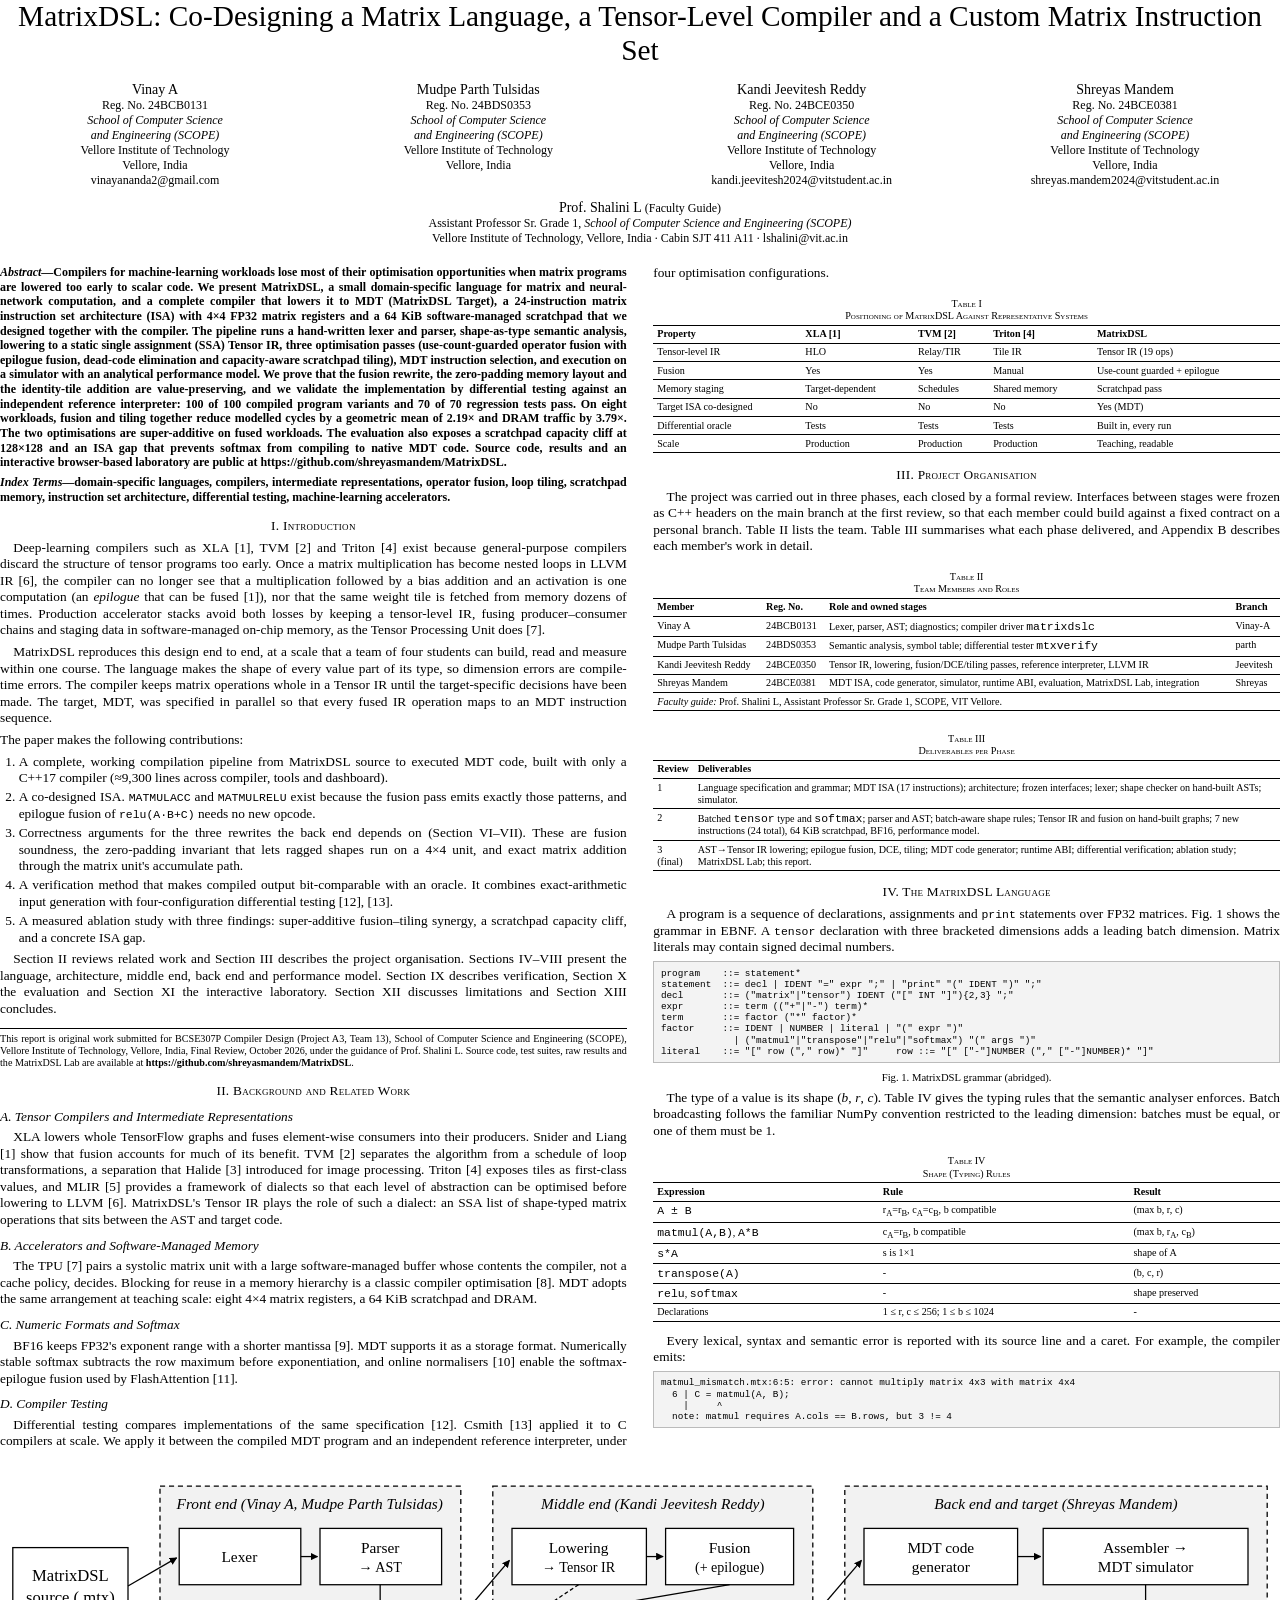
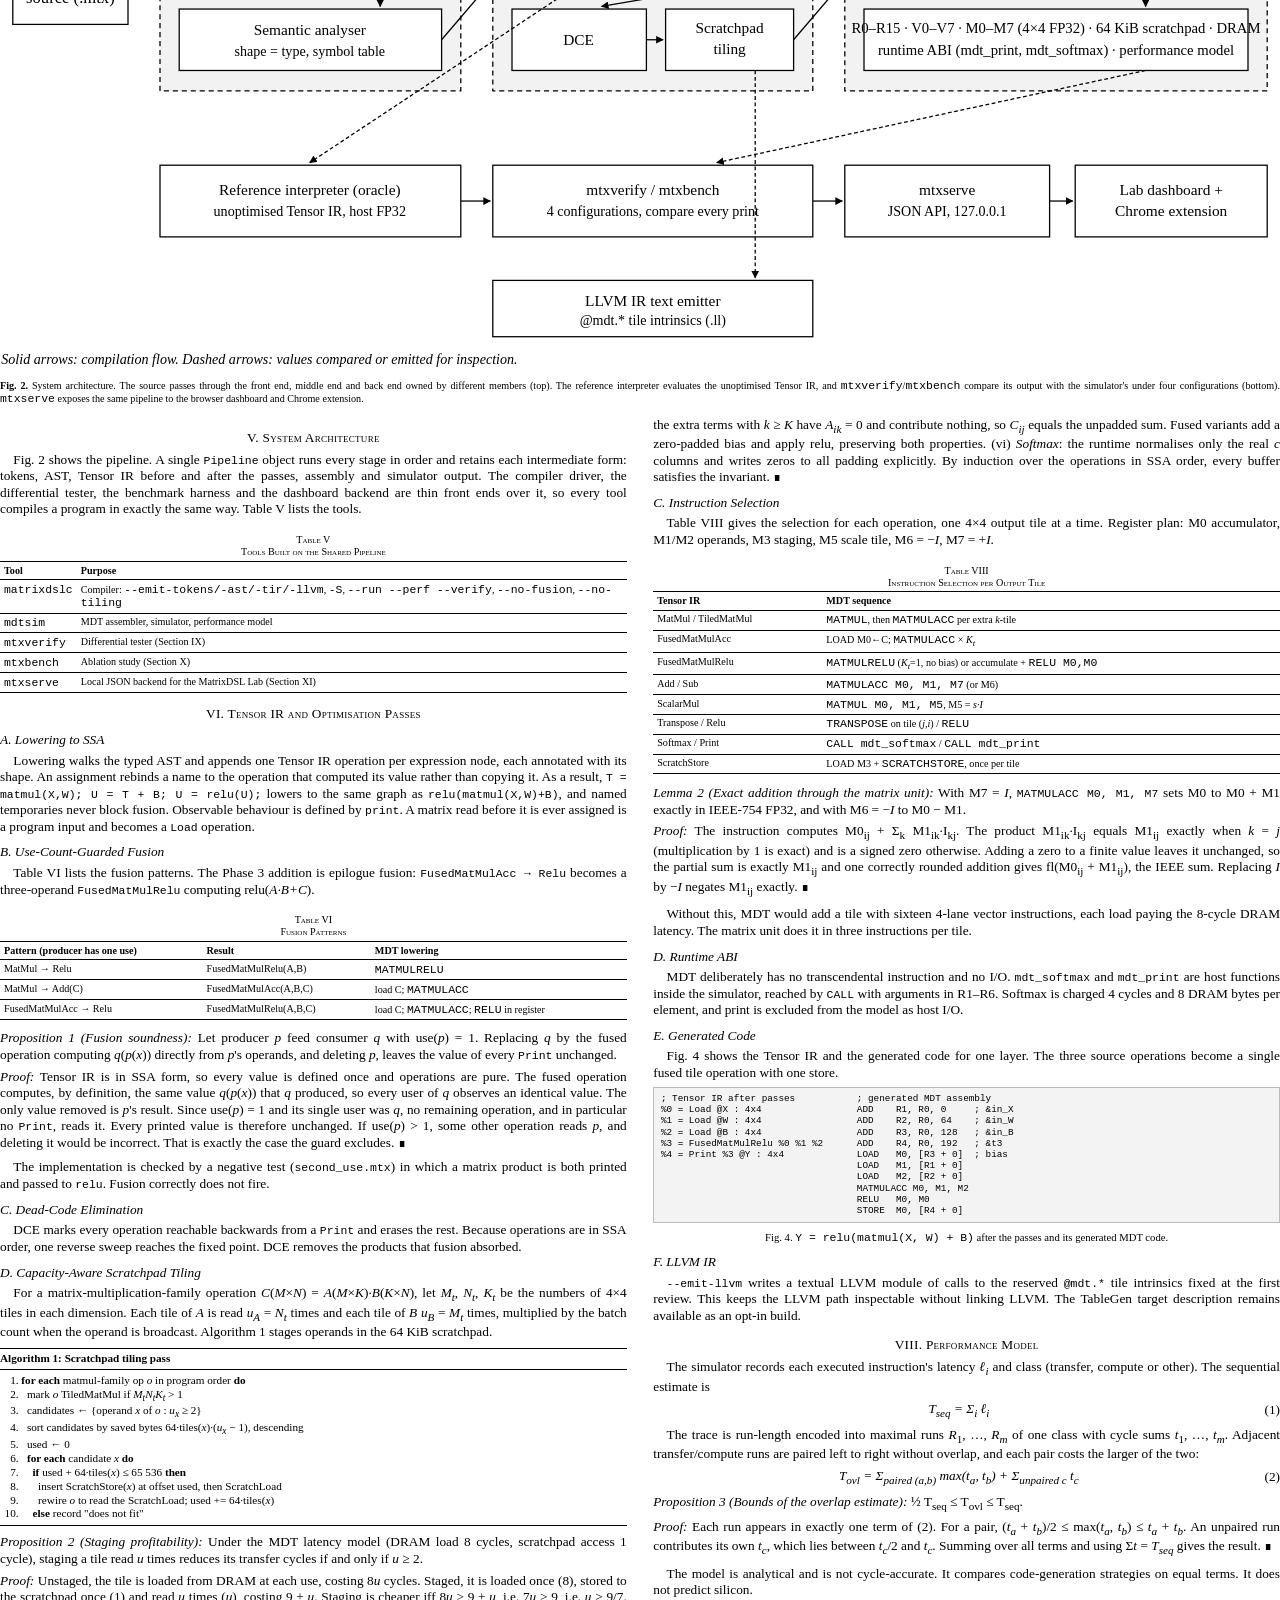
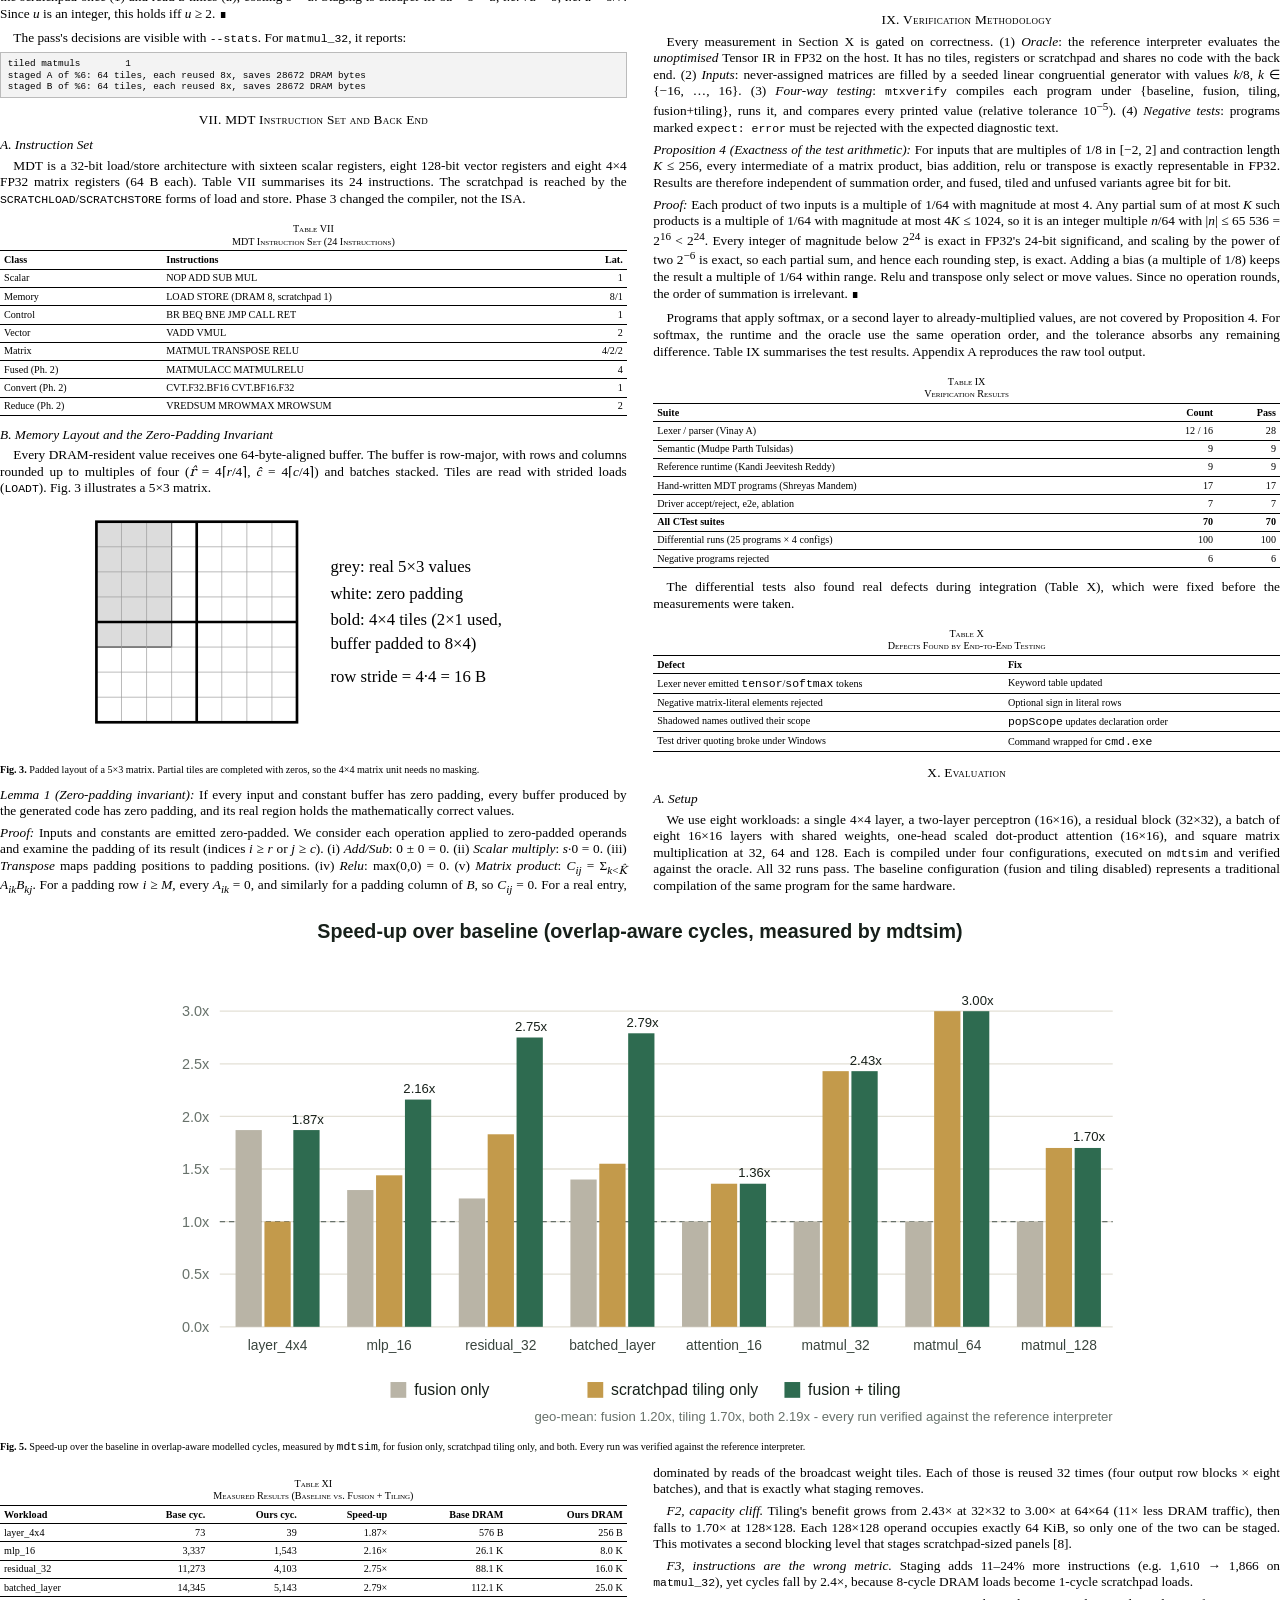
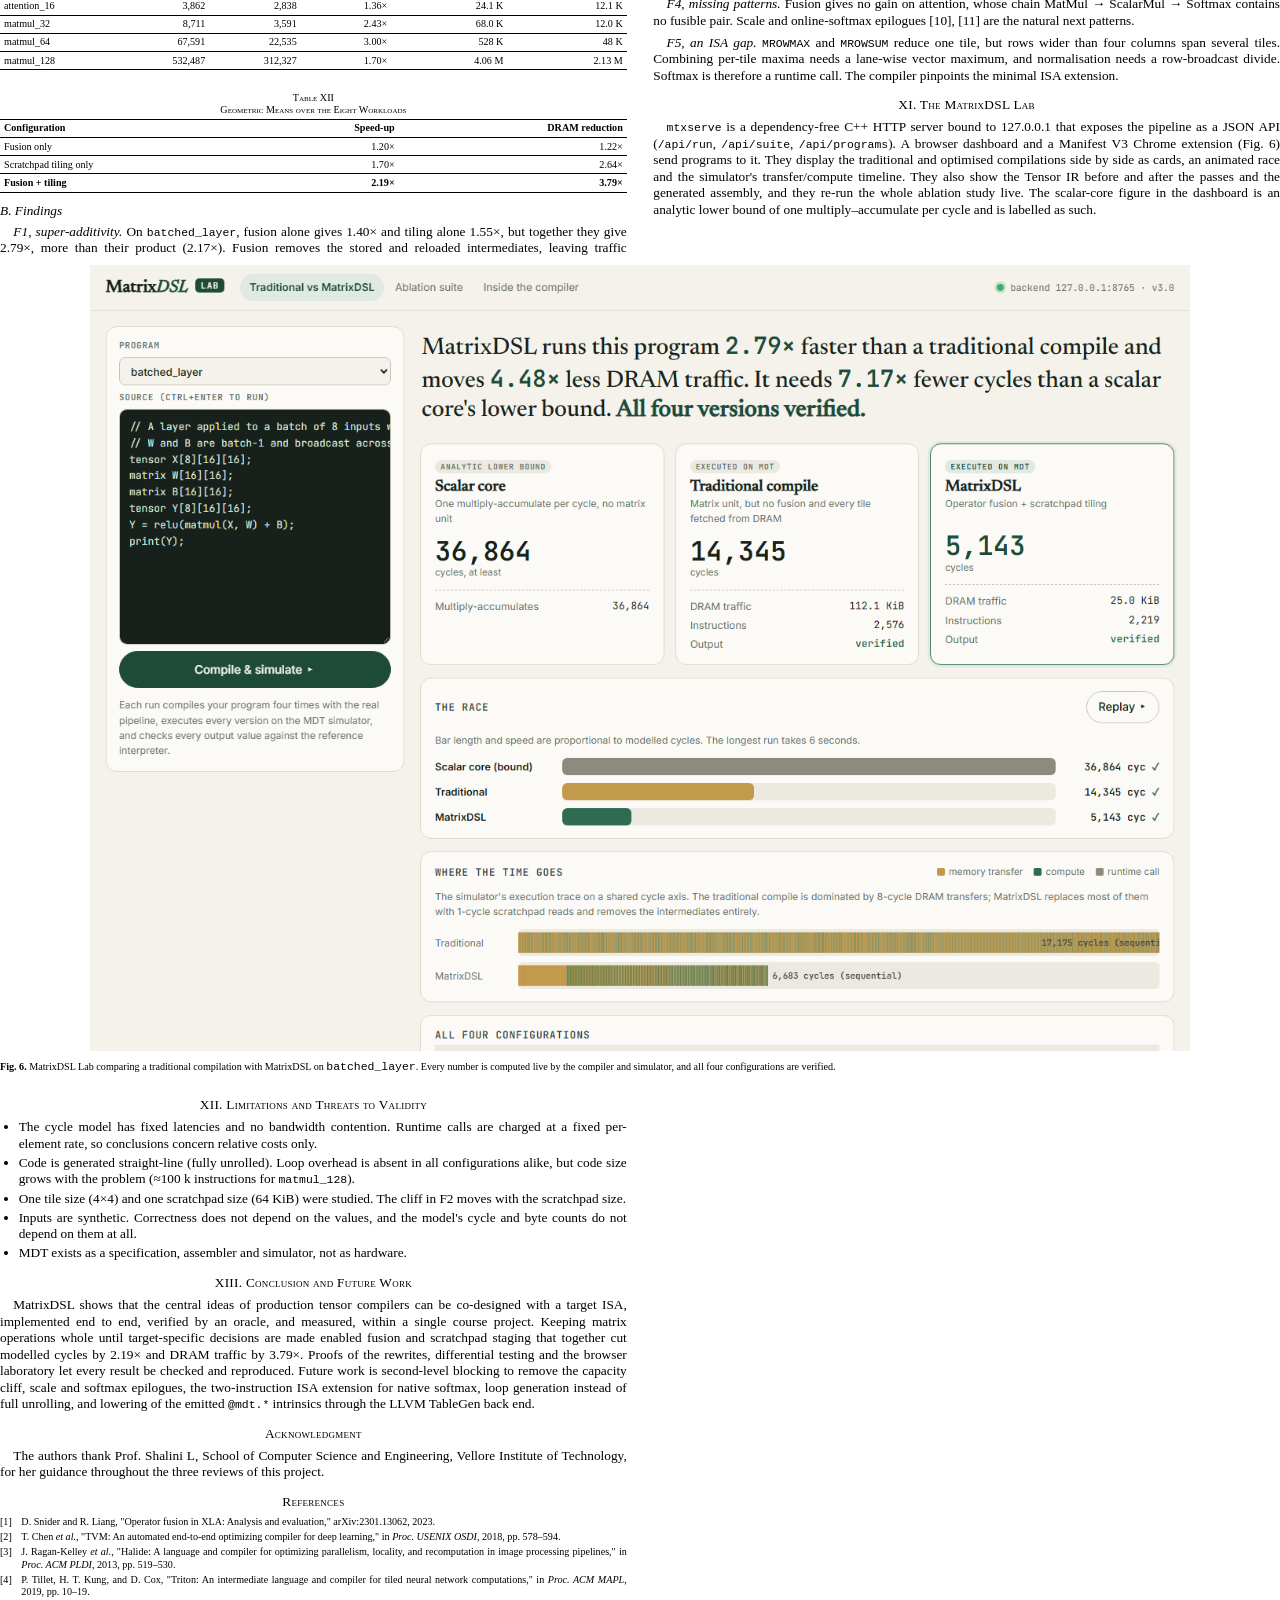
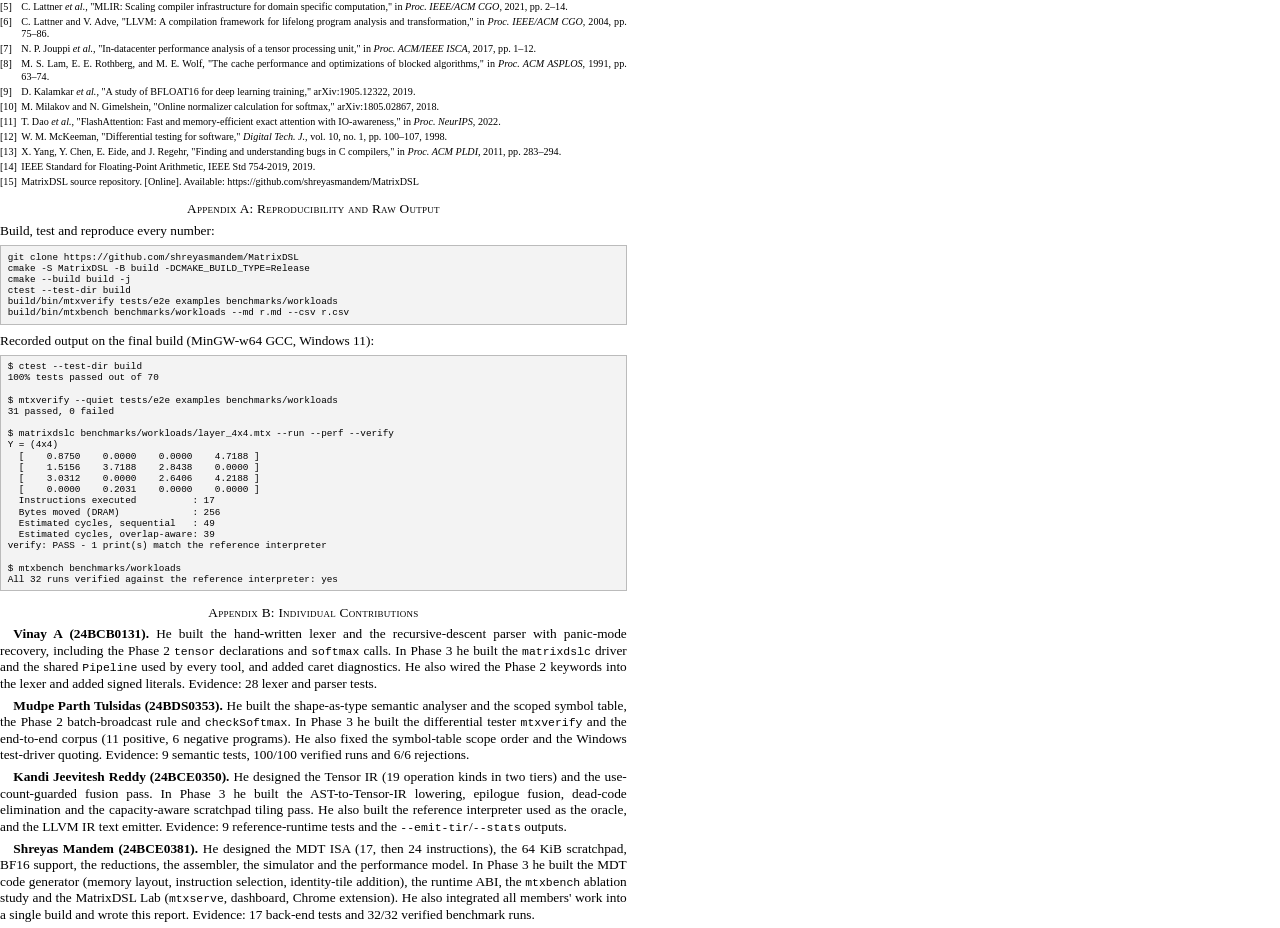
==== docs/review3/Final_Report_IEEE.html @ 36cb3238 "Final report in IEEE format: team and faculty details, architecture diagram, proofs, raw output appe" ====
<!doctype html>
<html lang="en">
<head>
<meta charset="utf-8">
<title>MatrixDSL Final Report (IEEE)</title>
<style>
@page{size:A4;margin:19mm 15mm 22mm 15mm;@bottom-center{content:counter(page)}}
html{font-family:"Times New Roman",Times,"Nimbus Roman",serif;font-size:10pt;line-height:1.24;color:#000}
body{margin:0}
.title{column-span:all;text-align:center;font-size:22pt;line-height:1.15;margin:0 0 10pt}
.authors{column-span:all;display:grid;grid-template-columns:repeat(4,1fr);gap:6pt 10pt;text-align:center;font-size:9pt;line-height:1.25;margin-bottom:8pt}
.authors .n{font-size:10.5pt}
.authors i{font-style:italic}
.faculty{column-span:all;text-align:center;font-size:9pt;line-height:1.25;margin:2pt auto 14pt;max-width:60%}
.faculty .n{font-size:10.5pt}
.cols{column-count:2;column-gap:7mm;column-fill:auto}
.cols p{margin:0 0 4pt;text-align:justify;text-indent:1em;hyphens:auto}
.cols p.noind{text-indent:0}
.abstract,.index{font-weight:bold;font-size:9pt;text-align:justify;margin:0 0 6pt;line-height:1.22}
.abstract i,.index i{font-style:italic}
h2{font-size:10pt;font-weight:normal;font-variant:small-caps;text-align:center;letter-spacing:.02em;margin:10pt 0 4pt;break-after:avoid}
h3{font-size:10pt;font-weight:normal;font-style:italic;margin:7pt 0 3pt;break-after:avoid}
ul,ol{margin:0 0 4pt;padding-left:14pt}
li{margin:0 0 2pt;text-align:justify}
table{border-collapse:collapse;width:100%;font-size:7.6pt;line-height:1.18;margin:2pt 0 8pt;break-inside:avoid}
th,td{border-top:.6pt solid #000;border-bottom:.6pt solid #000;padding:2pt 3pt;text-align:left;vertical-align:top}
th{font-weight:bold}
td.r,th.r{text-align:right}
.tb{break-inside:avoid;page-break-inside:avoid}
.tcap{caption-side:top;font-size:7.6pt;font-variant:small-caps;text-align:center;margin:8pt 0 2pt;line-height:1.2;break-after:avoid}
.tcap b{font-weight:normal;display:block}
figure{margin:6pt 0 8pt;break-inside:avoid;text-align:center}
figure.wide{column-span:all}
figcaption{font-size:7.6pt;text-align:justify;margin-top:3pt;line-height:1.2}
figure img{max-width:100%}
pre{font-family:"Courier New",Courier,monospace;font-size:7pt;line-height:1.2;background:#f3f3f3;border:.5pt solid #bbb;padding:4pt 5pt;margin:3pt 0 6pt;white-space:pre-wrap;text-align:left;break-inside:avoid}
code{font-family:"Courier New",Courier,monospace;font-size:8.6pt}
.eq{display:flex;justify-content:space-between;align-items:center;margin:4pt 0 5pt;font-style:italic}
.eq span:first-child{flex:1;text-align:center}
.eq .no{font-style:normal}
.thm{margin:4pt 0;text-align:justify}
.thm .h{font-style:italic}
.proof{margin:0 0 6pt;text-align:justify}
.proof .h{font-style:italic}
.qed::after{content:" \220E"}
.algo{border-top:1pt solid #000;border-bottom:1pt solid #000;margin:6pt 0;break-inside:avoid;font-size:8.4pt}
.algo .ah{border-bottom:.6pt solid #000;padding:2pt 0;font-weight:bold}
.algo ol{margin:3pt 0 3pt;padding-left:16pt}
.algo li{margin:0;text-align:left}
.foot{font-size:7.6pt;border-top:.5pt solid #000;padding-top:3pt;margin-top:8pt;text-align:justify;line-height:1.2}
.refs{font-size:7.6pt;line-height:1.22}
.refs div{display:grid;grid-template-columns:16pt 1fr;margin-bottom:2pt;text-align:justify}
.small{font-size:8pt}
svg text{font-family:"Times New Roman",Times,serif}
</style>
</head>
<body>
<div class="cols">

<div class="title">MatrixDSL: Co-Designing a Matrix Language, a Tensor-Level Compiler and a Custom Matrix Instruction Set</div>

<div class="authors">
  <div><span class="n">Vinay A</span><br>Reg. No. 24BCB0131<br><i>School of Computer Science<br>and Engineering (SCOPE)</i><br>Vellore Institute of Technology<br>Vellore, India<br>vinayananda2@gmail.com</div>
  <div><span class="n">Mudpe Parth Tulsidas</span><br>Reg. No. 24BDS0353<br><i>School of Computer Science<br>and Engineering (SCOPE)</i><br>Vellore Institute of Technology<br>Vellore, India</div>
  <div><span class="n">Kandi Jeevitesh Reddy</span><br>Reg. No. 24BCE0350<br><i>School of Computer Science<br>and Engineering (SCOPE)</i><br>Vellore Institute of Technology<br>Vellore, India<br>kandi.jeevitesh2024@vitstudent.ac.in</div>
  <div><span class="n">Shreyas Mandem</span><br>Reg. No. 24BCE0381<br><i>School of Computer Science<br>and Engineering (SCOPE)</i><br>Vellore Institute of Technology<br>Vellore, India<br>shreyas.mandem2024@vitstudent.ac.in</div>
</div>
<div class="faculty"><span class="n">Prof. Shalini L</span> (Faculty Guide)<br>Assistant Professor Sr. Grade 1, <i>School of Computer Science and Engineering (SCOPE)</i><br>Vellore Institute of Technology, Vellore, India · Cabin SJT 411 A11 · lshalini@vit.ac.in</div>

<p class="abstract noind"><i>Abstract</i>—Compilers for machine-learning workloads lose most of their optimisation opportunities when matrix programs are lowered too early to scalar code. We present MatrixDSL, a small domain-specific language for matrix and neural-network computation, and a complete compiler that lowers it to MDT (MatrixDSL Target), a 24-instruction matrix instruction set architecture (ISA) with 4×4 FP32 matrix registers and a 64 KiB software-managed scratchpad that we designed together with the compiler. The pipeline runs a hand-written lexer and parser, shape-as-type semantic analysis, lowering to a static single assignment (SSA) Tensor IR, three optimisation passes (use-count-guarded operator fusion with epilogue fusion, dead-code elimination and capacity-aware scratchpad tiling), MDT instruction selection, and execution on a simulator with an analytical performance model. We prove that the fusion rewrite, the zero-padding memory layout and the identity-tile addition are value-preserving, and we validate the implementation by differential testing against an independent reference interpreter: 100 of 100 compiled program variants and 70 of 70 regression tests pass. On eight workloads, fusion and tiling together reduce modelled cycles by a geometric mean of 2.19× and DRAM traffic by 3.79×. The two optimisations are super-additive on fused workloads. The evaluation also exposes a scratchpad capacity cliff at 128×128 and an ISA gap that prevents softmax from compiling to native MDT code. Source code, results and an interactive browser-based laboratory are public at https://github.com/shreyasmandem/MatrixDSL.</p>

<p class="index noind"><i>Index Terms</i>—domain-specific languages, compilers, intermediate representations, operator fusion, loop tiling, scratchpad memory, instruction set architecture, differential testing, machine-learning accelerators.</p>

<h2>I. Introduction</h2>
<p>Deep-learning compilers such as XLA [1], TVM [2] and Triton [4] exist because general-purpose compilers discard the structure of tensor programs too early. Once a matrix multiplication has become nested loops in LLVM IR [6], the compiler can no longer see that a multiplication followed by a bias addition and an activation is one computation (an <i>epilogue</i> that can be fused [1]), nor that the same weight tile is fetched from memory dozens of times. Production accelerator stacks avoid both losses by keeping a tensor-level IR, fusing producer–consumer chains and staging data in software-managed on-chip memory, as the Tensor Processing Unit does [7].</p>
<p>MatrixDSL reproduces this design end to end, at a scale that a team of four students can build, read and measure within one course. The language makes the shape of every value part of its type, so dimension errors are compile-time errors. The compiler keeps matrix operations whole in a Tensor IR until the target-specific decisions have been made. The target, MDT, was specified in parallel so that every fused IR operation maps to an MDT instruction sequence.</p>
<p class="noind">The paper makes the following contributions:</p>
<ol>
<li>A complete, working compilation pipeline from MatrixDSL source to executed MDT code, built with only a C++17 compiler (≈9,300 lines across compiler, tools and dashboard).</li>
<li>A co-designed ISA. <code>MATMULACC</code> and <code>MATMULRELU</code> exist because the fusion pass emits exactly those patterns, and epilogue fusion of <code>relu(A·B+C)</code> needs no new opcode.</li>
<li>Correctness arguments for the three rewrites the back end depends on (Section VI–VII). These are fusion soundness, the zero-padding invariant that lets ragged shapes run on a 4×4 unit, and exact matrix addition through the matrix unit's accumulate path.</li>
<li>A verification method that makes compiled output bit-comparable with an oracle. It combines exact-arithmetic input generation with four-configuration differential testing [12], [13].</li>
<li>A measured ablation study with three findings: super-additive fusion–tiling synergy, a scratchpad capacity cliff, and a concrete ISA gap.</li>
</ol>
<p>Section II reviews related work and Section III describes the project organisation. Sections IV–VIII present the language, architecture, middle end, back end and performance model. Section IX describes verification, Section X the evaluation and Section XI the interactive laboratory. Section XII discusses limitations and Section XIII concludes.</p>

<div class="foot">This report is original work submitted for BCSE307P Compiler Design (Project A3, Team 13), School of Computer Science and Engineering (SCOPE), Vellore Institute of Technology, Vellore, India, Final Review, October 2026, under the guidance of Prof. Shalini L. Source code, test suites, raw results and the MatrixDSL Lab are available at <b>https://github.com/shreyasmandem/MatrixDSL</b>.</div>

<h2>II. Background and Related Work</h2>
<h3>A. Tensor Compilers and Intermediate Representations</h3>
<p>XLA lowers whole TensorFlow graphs and fuses element-wise consumers into their producers. Snider and Liang [1] show that fusion accounts for much of its benefit. TVM [2] separates the algorithm from a schedule of loop transformations, a separation that Halide [3] introduced for image processing. Triton [4] exposes tiles as first-class values, and MLIR [5] provides a framework of dialects so that each level of abstraction can be optimised before lowering to LLVM [6]. MatrixDSL's Tensor IR plays the role of such a dialect: an SSA list of shape-typed matrix operations that sits between the AST and target code.</p>
<h3>B. Accelerators and Software-Managed Memory</h3>
<p>The TPU [7] pairs a systolic matrix unit with a large software-managed buffer whose contents the compiler, not a cache policy, decides. Blocking for reuse in a memory hierarchy is a classic compiler optimisation [8]. MDT adopts the same arrangement at teaching scale: eight 4×4 matrix registers, a 64 KiB scratchpad and DRAM.</p>
<h3>C. Numeric Formats and Softmax</h3>
<p>BF16 keeps FP32's exponent range with a shorter mantissa [9]. MDT supports it as a storage format. Numerically stable softmax subtracts the row maximum before exponentiation, and online normalisers [10] enable the softmax-epilogue fusion used by FlashAttention [11].</p>
<h3>D. Compiler Testing</h3>
<p>Differential testing compares implementations of the same specification [12]. Csmith [13] applied it to C compilers at scale. We apply it between the compiled MDT program and an independent reference interpreter, under four optimisation configurations.</p>

<table><caption class="tcap">Table I<b>Positioning of MatrixDSL Against Representative Systems</b></caption>
<tr><th>Property</th><th>XLA [1]</th><th>TVM [2]</th><th>Triton [4]</th><th>MatrixDSL</th></tr>
<tr><td>Tensor-level IR</td><td>HLO</td><td>Relay/TIR</td><td>Tile IR</td><td>Tensor IR (19 ops)</td></tr>
<tr><td>Fusion</td><td>Yes</td><td>Yes</td><td>Manual</td><td>Use-count guarded + epilogue</td></tr>
<tr><td>Memory staging</td><td>Target-dependent</td><td>Schedules</td><td>Shared memory</td><td>Scratchpad pass</td></tr>
<tr><td>Target ISA co-designed</td><td>No</td><td>No</td><td>No</td><td>Yes (MDT)</td></tr>
<tr><td>Differential oracle</td><td>Tests</td><td>Tests</td><td>Tests</td><td>Built in, every run</td></tr>
<tr><td>Scale</td><td>Production</td><td>Production</td><td>Production</td><td>Teaching, readable</td></tr>
</table>

<h2>III. Project Organisation</h2>
<p>The project was carried out in three phases, each closed by a formal review. Interfaces between stages were frozen as C++ headers on the main branch at the first review, so that each member could build against a fixed contract on a personal branch. Table II lists the team. Table III summarises what each phase delivered, and Appendix B describes each member's work in detail.</p>
<table><caption class="tcap">Table II<b>Team Members and Roles</b></caption>
<tr><th>Member</th><th>Reg. No.</th><th>Role and owned stages</th><th>Branch</th></tr>
<tr><td>Vinay A</td><td>24BCB0131</td><td>Lexer, parser, AST; diagnostics; compiler driver <code>matrixdslc</code></td><td>Vinay-A</td></tr>
<tr><td>Mudpe Parth Tulsidas</td><td>24BDS0353</td><td>Semantic analysis, symbol table; differential tester <code>mtxverify</code></td><td>parth</td></tr>
<tr><td>Kandi Jeevitesh Reddy</td><td>24BCE0350</td><td>Tensor IR, lowering, fusion/DCE/tiling passes, reference interpreter, LLVM IR</td><td>Jeevitesh</td></tr>
<tr><td>Shreyas Mandem</td><td>24BCE0381</td><td>MDT ISA, code generator, simulator, runtime ABI, evaluation, MatrixDSL Lab, integration</td><td>Shreyas</td></tr>
<tr><td colspan="4"><i>Faculty guide:</i> Prof. Shalini L, Assistant Professor Sr. Grade 1, SCOPE, VIT Vellore.</td></tr>
</table>
<table><caption class="tcap">Table III<b>Deliverables per Phase</b></caption>
<tr><th>Review</th><th>Deliverables</th></tr>
<tr><td>1</td><td>Language specification and grammar; MDT ISA (17 instructions); architecture; frozen interfaces; lexer; shape checker on hand-built ASTs; simulator.</td></tr>
<tr><td>2</td><td>Batched <code>tensor</code> type and <code>softmax</code>; parser and AST; batch-aware shape rules; Tensor IR and fusion on hand-built graphs; 7 new instructions (24 total), 64 KiB scratchpad, BF16, performance model.</td></tr>
<tr><td>3 (final)</td><td>AST→Tensor IR lowering; epilogue fusion, DCE, tiling; MDT code generator; runtime ABI; differential verification; ablation study; MatrixDSL Lab; this report.</td></tr>
</table>

<h2>IV. The MatrixDSL Language</h2>
<p>A program is a sequence of declarations, assignments and <code>print</code> statements over FP32 matrices. Fig. 1 shows the grammar in EBNF. A <code>tensor</code> declaration with three bracketed dimensions adds a leading batch dimension. Matrix literals may contain signed decimal numbers.</p>
<pre>program    ::= statement*
statement  ::= decl | IDENT "=" expr ";" | "print" "(" IDENT ")" ";"
decl       ::= ("matrix"|"tensor") IDENT ("[" INT "]"){2,3} ";"
expr       ::= term (("+"|"-") term)*
term       ::= factor ("*" factor)*
factor     ::= IDENT | NUMBER | literal | "(" expr ")"
             | ("matmul"|"transpose"|"relu"|"softmax") "(" args ")"
literal    ::= "[" row ("," row)* "]"     row ::= "[" ["-"]NUMBER ("," ["-"]NUMBER)* "]"</pre>
<p class="noind small" style="text-align:center">Fig. 1. MatrixDSL grammar (abridged).</p>
<p>The type of a value is its shape (<i>b</i>, <i>r</i>, <i>c</i>). Table IV gives the typing rules that the semantic analyser enforces. Batch broadcasting follows the familiar NumPy convention restricted to the leading dimension: batches must be equal, or one of them must be 1.</p>
<table><caption class="tcap">Table IV<b>Shape (Typing) Rules</b></caption>
<tr><th>Expression</th><th>Rule</th><th>Result</th></tr>
<tr><td><code>A ± B</code></td><td>r<sub>A</sub>=r<sub>B</sub>, c<sub>A</sub>=c<sub>B</sub>, b compatible</td><td>(max b, r, c)</td></tr>
<tr><td><code>matmul(A,B)</code>, <code>A*B</code></td><td>c<sub>A</sub>=r<sub>B</sub>, b compatible</td><td>(max b, r<sub>A</sub>, c<sub>B</sub>)</td></tr>
<tr><td><code>s*A</code></td><td>s is 1×1</td><td>shape of A</td></tr>
<tr><td><code>transpose(A)</code></td><td>-</td><td>(b, c, r)</td></tr>
<tr><td><code>relu</code>, <code>softmax</code></td><td>-</td><td>shape preserved</td></tr>
<tr><td>Declarations</td><td>1 ≤ r, c ≤ 256; 1 ≤ b ≤ 1024</td><td>-</td></tr>
</table>
<p>Every lexical, syntax and semantic error is reported with its source line and a caret. For example, the compiler emits:</p>
<pre>matmul_mismatch.mtx:6:5: error: cannot multiply matrix 4x3 with matrix 4x4
  6 | C = matmul(A, B);
    |     ^
  note: matmul requires A.cols == B.rows, but 3 != 4</pre>

<figure class="wide">
<svg viewBox="0 0 1000 400" width="100%" xmlns="http://www.w3.org/2000/svg">
<defs><marker id="ar" viewBox="0 0 10 10" refX="9" refY="5" markerWidth="6" markerHeight="6" orient="auto"><path d="M0,0 L10,5 L0,10 z" fill="#000"/></marker></defs>
<rect x="0" y="0" width="1000" height="400" fill="#fff"/>
<!-- source -->
<rect x="10" y="70" width="90" height="60" fill="#fff" stroke="#000"/>
<text x="55" y="96" font-size="13" text-anchor="middle">MatrixDSL</text><text x="55" y="113" font-size="13" text-anchor="middle">source (.mtx)</text>
<!-- front end -->
<rect x="125" y="22" width="235" height="160" fill="#f2f2f2" stroke="#000" stroke-dasharray="4 3"/>
<text x="242" y="40" font-size="12" text-anchor="middle" font-style="italic">Front end (Vinay A, Mudpe Parth Tulsidas)</text>
<rect x="140" y="55" width="95" height="44" fill="#fff" stroke="#000"/><text x="187" y="81" font-size="12" text-anchor="middle">Lexer</text>
<rect x="250" y="55" width="95" height="44" fill="#fff" stroke="#000"/><text x="297" y="74" font-size="12" text-anchor="middle">Parser</text><text x="297" y="89" font-size="11" text-anchor="middle">→ AST</text>
<rect x="140" y="118" width="205" height="48" fill="#fff" stroke="#000"/><text x="242" y="138" font-size="12" text-anchor="middle">Semantic analyser</text><text x="242" y="155" font-size="11" text-anchor="middle">shape = type, symbol table</text>
<!-- middle end -->
<rect x="385" y="22" width="250" height="160" fill="#f2f2f2" stroke="#000" stroke-dasharray="4 3"/>
<text x="510" y="40" font-size="12" text-anchor="middle" font-style="italic">Middle end (Kandi Jeevitesh Reddy)</text>
<rect x="400" y="55" width="105" height="44" fill="#fff" stroke="#000"/><text x="452" y="74" font-size="12" text-anchor="middle">Lowering</text><text x="452" y="89" font-size="11" text-anchor="middle">→ Tensor IR</text>
<rect x="520" y="55" width="100" height="44" fill="#fff" stroke="#000"/><text x="570" y="74" font-size="12" text-anchor="middle">Fusion</text><text x="570" y="89" font-size="11" text-anchor="middle">(+ epilogue)</text>
<rect x="400" y="118" width="105" height="48" fill="#fff" stroke="#000"/><text x="452" y="146" font-size="12" text-anchor="middle">DCE</text>
<rect x="520" y="118" width="100" height="48" fill="#fff" stroke="#000"/><text x="570" y="137" font-size="12" text-anchor="middle">Scratchpad</text><text x="570" y="153" font-size="12" text-anchor="middle">tiling</text>
<!-- back end -->
<rect x="660" y="22" width="330" height="160" fill="#f2f2f2" stroke="#000" stroke-dasharray="4 3"/>
<text x="825" y="40" font-size="12" text-anchor="middle" font-style="italic">Back end and target (Shreyas Mandem)</text>
<rect x="675" y="55" width="120" height="44" fill="#fff" stroke="#000"/><text x="735" y="74" font-size="12" text-anchor="middle">MDT code</text><text x="735" y="89" font-size="12" text-anchor="middle">generator</text>
<rect x="815" y="55" width="160" height="44" fill="#fff" stroke="#000"/><text x="895" y="74" font-size="12" text-anchor="middle">Assembler →</text><text x="895" y="89" font-size="12" text-anchor="middle">MDT simulator</text>
<rect x="675" y="118" width="300" height="48" fill="#fff" stroke="#000"/><text x="825" y="137" font-size="11.5" text-anchor="middle">R0–R15 · V0–V7 · M0–M7 (4×4 FP32) · 64 KiB scratchpad · DRAM</text><text x="825" y="154" font-size="11.5" text-anchor="middle">runtime ABI (mdt_print, mdt_softmax) · performance model</text>
<!-- arrows top -->
<line x1="100" y1="100" x2="138" y2="78" stroke="#000" marker-end="url(#ar)"/>
<line x1="235" y1="77" x2="248" y2="77" stroke="#000" marker-end="url(#ar)"/>
<line x1="297" y1="99" x2="297" y2="116" stroke="#000" marker-end="url(#ar)"/>
<line x1="345" y1="142" x2="398" y2="80" stroke="#000" marker-end="url(#ar)"/>
<line x1="505" y1="77" x2="518" y2="77" stroke="#000" marker-end="url(#ar)"/>
<line x1="570" y1="99" x2="470" y2="116" stroke="#000" marker-end="url(#ar)"/>
<line x1="505" y1="142" x2="518" y2="142" stroke="#000" marker-end="url(#ar)"/>
<line x1="620" y1="142" x2="673" y2="80" stroke="#000" marker-end="url(#ar)"/>
<line x1="795" y1="77" x2="813" y2="77" stroke="#000" marker-end="url(#ar)"/>
<line x1="895" y1="99" x2="895" y2="116" stroke="#000" marker-end="url(#ar)"/>
<!-- bottom tier -->
<rect x="125" y="240" width="235" height="56" fill="#fff" stroke="#000"/><text x="242" y="263" font-size="12" text-anchor="middle">Reference interpreter (oracle)</text><text x="242" y="280" font-size="11" text-anchor="middle">unoptimised Tensor IR, host FP32</text>
<rect x="385" y="240" width="250" height="56" fill="#fff" stroke="#000"/><text x="510" y="263" font-size="12" text-anchor="middle">mtxverify / mtxbench</text><text x="510" y="280" font-size="11" text-anchor="middle">4 configurations, compare every print</text>
<rect x="660" y="240" width="160" height="56" fill="#fff" stroke="#000"/><text x="740" y="263" font-size="12" text-anchor="middle">mtxserve</text><text x="740" y="280" font-size="11" text-anchor="middle">JSON API, 127.0.0.1</text>
<rect x="840" y="240" width="150" height="56" fill="#fff" stroke="#000"/><text x="915" y="263" font-size="12" text-anchor="middle">Lab dashboard +</text><text x="915" y="280" font-size="12" text-anchor="middle">Chrome extension</text>
<rect x="385" y="330" width="250" height="44" fill="#fff" stroke="#000"/><text x="510" y="350" font-size="12" text-anchor="middle">LLVM IR text emitter</text><text x="510" y="365" font-size="11" text-anchor="middle">@mdt.* tile intrinsics (.ll)</text>
<line x1="452" y1="99" x2="242" y2="238" stroke="#000" stroke-dasharray="3 2" marker-end="url(#ar)"/>
<line x1="360" y1="268" x2="383" y2="268" stroke="#000" marker-end="url(#ar)"/>
<line x1="895" y1="166" x2="560" y2="238" stroke="#000" stroke-dasharray="3 2" marker-end="url(#ar)"/>
<line x1="635" y1="268" x2="658" y2="268" stroke="#000" marker-end="url(#ar)"/>
<line x1="820" y1="268" x2="838" y2="268" stroke="#000" marker-end="url(#ar)"/>
<line x1="590" y1="166" x2="590" y2="328" stroke="#000" stroke-dasharray="3 2" marker-end="url(#ar)"/>
<text x="1" y="395" font-size="11" font-style="italic">Solid arrows: compilation flow. Dashed arrows: values compared or emitted for inspection.</text>
</svg>
<figcaption><b>Fig. 2.</b> System architecture. The source passes through the front end, middle end and back end owned by different members (top). The reference interpreter evaluates the unoptimised Tensor IR, and <code>mtxverify</code>/<code>mtxbench</code> compare its output with the simulator's under four configurations (bottom). <code>mtxserve</code> exposes the same pipeline to the browser dashboard and Chrome extension.</figcaption>
</figure>

<h2>V. System Architecture</h2>
<p>Fig. 2 shows the pipeline. A single <code>Pipeline</code> object runs every stage in order and retains each intermediate form: tokens, AST, Tensor IR before and after the passes, assembly and simulator output. The compiler driver, the differential tester, the benchmark harness and the dashboard backend are thin front ends over it, so every tool compiles a program in exactly the same way. Table V lists the tools.</p>
<table><caption class="tcap">Table V<b>Tools Built on the Shared Pipeline</b></caption>
<tr><th>Tool</th><th>Purpose</th></tr>
<tr><td><code>matrixdslc</code></td><td>Compiler: <code>--emit-tokens/-ast/-tir/-llvm</code>, <code>-S</code>, <code>--run --perf --verify</code>, <code>--no-fusion</code>, <code>--no-tiling</code></td></tr>
<tr><td><code>mdtsim</code></td><td>MDT assembler, simulator, performance model</td></tr>
<tr><td><code>mtxverify</code></td><td>Differential tester (Section IX)</td></tr>
<tr><td><code>mtxbench</code></td><td>Ablation study (Section X)</td></tr>
<tr><td><code>mtxserve</code></td><td>Local JSON backend for the MatrixDSL Lab (Section XI)</td></tr>
</table>

<h2>VI. Tensor IR and Optimisation Passes</h2>
<h3>A. Lowering to SSA</h3>
<p>Lowering walks the typed AST and appends one Tensor IR operation per expression node, each annotated with its shape. An assignment rebinds a name to the operation that computed its value rather than copying it. As a result, <code>T = matmul(X,W); U = T + B; U = relu(U);</code> lowers to the same graph as <code>relu(matmul(X,W)+B)</code>, and named temporaries never block fusion. Observable behaviour is defined by <code>print</code>. A matrix read before it is ever assigned is a program input and becomes a <code>Load</code> operation.</p>
<h3>B. Use-Count-Guarded Fusion</h3>
<p>Table VI lists the fusion patterns. The Phase 3 addition is epilogue fusion: <code>FusedMatMulAcc → Relu</code> becomes a three-operand <code>FusedMatMulRelu</code> computing relu(<i>A·B+C</i>).</p>
<table><caption class="tcap">Table VI<b>Fusion Patterns</b></caption>
<tr><th>Pattern (producer has one use)</th><th>Result</th><th>MDT lowering</th></tr>
<tr><td>MatMul → Relu</td><td>FusedMatMulRelu(A,B)</td><td><code>MATMULRELU</code></td></tr>
<tr><td>MatMul → Add(C)</td><td>FusedMatMulAcc(A,B,C)</td><td>load C; <code>MATMULACC</code></td></tr>
<tr><td>FusedMatMulAcc → Relu</td><td>FusedMatMulRelu(A,B,C)</td><td>load C; <code>MATMULACC</code>; <code>RELU</code> in register</td></tr>
</table>
<div class="thm"><span class="h">Proposition 1 (Fusion soundness):</span> Let producer <i>p</i> feed consumer <i>q</i> with use(<i>p</i>) = 1. Replacing <i>q</i> by the fused operation computing <i>q</i>(<i>p</i>(<i>x</i>)) directly from <i>p</i>'s operands, and deleting <i>p</i>, leaves the value of every <code>Print</code> unchanged.</div>
<div class="proof"><span class="h">Proof:</span> Tensor IR is in SSA form, so every value is defined once and operations are pure. The fused operation computes, by definition, the same value <i>q</i>(<i>p</i>(<i>x</i>)) that <i>q</i> produced, so every user of <i>q</i> observes an identical value. The only value removed is <i>p</i>'s result. Since use(<i>p</i>) = 1 and its single user was <i>q</i>, no remaining operation, and in particular no <code>Print</code>, reads it. Every printed value is therefore unchanged. If use(<i>p</i>) &gt; 1, some other operation reads <i>p</i>, and deleting it would be incorrect. That is exactly the case the guard excludes. <span class="qed"></span></div>
<p>The implementation is checked by a negative test (<code>second_use.mtx</code>) in which a matrix product is both printed and passed to <code>relu</code>. Fusion correctly does not fire.</p>
<h3>C. Dead-Code Elimination</h3>
<p>DCE marks every operation reachable backwards from a <code>Print</code> and erases the rest. Because operations are in SSA order, one reverse sweep reaches the fixed point. DCE removes the products that fusion absorbed.</p>
<h3>D. Capacity-Aware Scratchpad Tiling</h3>
<p>For a matrix-multiplication-family operation <i>C</i>(<i>M</i>×<i>N</i>) = <i>A</i>(<i>M</i>×<i>K</i>)·<i>B</i>(<i>K</i>×<i>N</i>), let <i>M<sub>t</sub></i>, <i>N<sub>t</sub></i>, <i>K<sub>t</sub></i> be the numbers of 4×4 tiles in each dimension. Each tile of <i>A</i> is read <i>u<sub>A</sub></i> = <i>N<sub>t</sub></i> times and each tile of <i>B</i> <i>u<sub>B</sub></i> = <i>M<sub>t</sub></i> times, multiplied by the batch count when the operand is broadcast. Algorithm 1 stages operands in the 64 KiB scratchpad.</p>
<div class="algo"><div class="ah">Algorithm 1: Scratchpad tiling pass</div>
<ol>
<li><b>for each</b> matmul-family op <i>o</i> in program order <b>do</b></li>
<li>&nbsp;&nbsp;mark <i>o</i> TiledMatMul if <i>M<sub>t</sub>N<sub>t</sub>K<sub>t</sub></i> &gt; 1</li>
<li>&nbsp;&nbsp;candidates ← {operand <i>x</i> of <i>o</i> : <i>u<sub>x</sub></i> ≥ 2}</li>
<li>&nbsp;&nbsp;sort candidates by saved bytes 64·tiles(<i>x</i>)·(<i>u<sub>x</sub></i> − 1), descending</li>
<li>&nbsp;&nbsp;used ← 0</li>
<li>&nbsp;&nbsp;<b>for each</b> candidate <i>x</i> <b>do</b></li>
<li>&nbsp;&nbsp;&nbsp;&nbsp;<b>if</b> used + 64·tiles(<i>x</i>) ≤ 65 536 <b>then</b></li>
<li>&nbsp;&nbsp;&nbsp;&nbsp;&nbsp;&nbsp;insert ScratchStore(<i>x</i>) at offset used, then ScratchLoad</li>
<li>&nbsp;&nbsp;&nbsp;&nbsp;&nbsp;&nbsp;rewire <i>o</i> to read the ScratchLoad; used += 64·tiles(<i>x</i>)</li>
<li>&nbsp;&nbsp;&nbsp;&nbsp;<b>else</b> record "does not fit"</li>
</ol></div>
<div class="thm"><span class="h">Proposition 2 (Staging profitability):</span> Under the MDT latency model (DRAM load 8 cycles, scratchpad access 1 cycle), staging a tile read <i>u</i> times reduces its transfer cycles if and only if <i>u</i> ≥ 2.</div>
<div class="proof"><span class="h">Proof:</span> Unstaged, the tile is loaded from DRAM at each use, costing 8<i>u</i> cycles. Staged, it is loaded once (8), stored to the scratchpad once (1) and read <i>u</i> times (<i>u</i>), costing 9 + <i>u</i>. Staging is cheaper iff 8<i>u</i> &gt; 9 + <i>u</i>, i.e. 7<i>u</i> &gt; 9, i.e. <i>u</i> &gt; 9/7. Since <i>u</i> is an integer, this holds iff <i>u</i> ≥ 2. <span class="qed"></span></div>
<p>The pass's decisions are visible with <code>--stats</code>. For <code>matmul_32</code>, it reports:</p>
<pre>tiled matmuls        1
staged A of %6: 64 tiles, each reused 8x, saves 28672 DRAM bytes
staged B of %6: 64 tiles, each reused 8x, saves 28672 DRAM bytes</pre>

<h2>VII. MDT Instruction Set and Back End</h2>
<h3>A. Instruction Set</h3>
<p>MDT is a 32-bit load/store architecture with sixteen scalar registers, eight 128-bit vector registers and eight 4×4 FP32 matrix registers (64 B each). Table VII summarises its 24 instructions. The scratchpad is reached by the <code>SCRATCHLOAD</code>/<code>SCRATCHSTORE</code> forms of load and store. Phase 3 changed the compiler, not the ISA.</p>
<table><caption class="tcap">Table VII<b>MDT Instruction Set (24 Instructions)</b></caption>
<tr><th>Class</th><th>Instructions</th><th class="r">Lat.</th></tr>
<tr><td>Scalar</td><td>NOP ADD SUB MUL</td><td class="r">1</td></tr>
<tr><td>Memory</td><td>LOAD STORE (DRAM 8, scratchpad 1)</td><td class="r">8/1</td></tr>
<tr><td>Control</td><td>BR BEQ BNE JMP CALL RET</td><td class="r">1</td></tr>
<tr><td>Vector</td><td>VADD VMUL</td><td class="r">2</td></tr>
<tr><td>Matrix</td><td>MATMUL TRANSPOSE RELU</td><td class="r">4/2/2</td></tr>
<tr><td>Fused (Ph. 2)</td><td>MATMULACC MATMULRELU</td><td class="r">4</td></tr>
<tr><td>Convert (Ph. 2)</td><td>CVT.F32.BF16 CVT.BF16.F32</td><td class="r">1</td></tr>
<tr><td>Reduce (Ph. 2)</td><td>VREDSUM MROWMAX MROWSUM</td><td class="r">2</td></tr>
</table>
<h3>B. Memory Layout and the Zero-Padding Invariant</h3>
<p>Every DRAM-resident value receives one 64-byte-aligned buffer. The buffer is row-major, with rows and columns rounded up to multiples of four (<i>r̂</i> = 4⌈<i>r</i>/4⌉, <i>ĉ</i> = 4⌈<i>c</i>/4⌉) and batches stacked. Tiles are read with strided loads (<code>LOADT</code>). Fig. 3 illustrates a 5×3 matrix.</p>
<figure>
<svg viewBox="0 0 300 150" width="80%" xmlns="http://www.w3.org/2000/svg">
<rect width="300" height="150" fill="#fff"/>
<g stroke="#000" stroke-width=".6">
<rect x="20" y="10" width="120" height="120" fill="#fff"/>
<rect x="20" y="10" width="45" height="75" fill="#dcdcdc"/>
</g>
<g stroke="#999" stroke-width=".4">
<line x1="35" y1="10" x2="35" y2="130"/><line x1="50" y1="10" x2="50" y2="130"/><line x1="65" y1="10" x2="65" y2="130"/><line x1="80" y1="10" x2="80" y2="130"/><line x1="95" y1="10" x2="95" y2="130"/><line x1="110" y1="10" x2="110" y2="130"/><line x1="125" y1="10" x2="125" y2="130"/>
<line x1="20" y1="25" x2="140" y2="25"/><line x1="20" y1="40" x2="140" y2="40"/><line x1="20" y1="55" x2="140" y2="55"/><line x1="20" y1="70" x2="140" y2="70"/><line x1="20" y1="85" x2="140" y2="85"/><line x1="20" y1="100" x2="140" y2="100"/><line x1="20" y1="115" x2="140" y2="115"/>
</g>
<g stroke="#000" stroke-width="1.6" fill="none"><line x1="80" y1="10" x2="80" y2="130"/><line x1="20" y1="70" x2="140" y2="70"/><rect x="20" y="10" width="120" height="120"/></g>
<text x="160" y="40" font-size="10">grey: real 5×3 values</text>
<text x="160" y="56" font-size="10">white: zero padding</text>
<text x="160" y="72" font-size="10">bold: 4×4 tiles (2×1 used,</text>
<text x="160" y="86" font-size="10">buffer padded to 8×4)</text>
<text x="160" y="106" font-size="10">row stride = 4·4 = 16 B</text>
</svg>
<figcaption><b>Fig. 3.</b> Padded layout of a 5×3 matrix. Partial tiles are completed with zeros, so the 4×4 matrix unit needs no masking.</figcaption>
</figure>
<div class="thm"><span class="h">Lemma 1 (Zero-padding invariant):</span> If every input and constant buffer has zero padding, every buffer produced by the generated code has zero padding, and its real region holds the mathematically correct values.</div>
<div class="proof"><span class="h">Proof:</span> Inputs and constants are emitted zero-padded. We consider each operation applied to zero-padded operands and examine the padding of its result (indices <i>i</i> ≥ <i>r</i> or <i>j</i> ≥ <i>c</i>).
(i) <i>Add/Sub</i>: 0 ± 0 = 0.
(ii) <i>Scalar multiply</i>: <i>s</i>·0 = 0.
(iii) <i>Transpose</i> maps padding positions to padding positions.
(iv) <i>Relu</i>: max(0,0) = 0.
(v) <i>Matrix product</i>: <i>C<sub>ij</sub></i> = Σ<sub><i>k</i>&lt;<i>K̂</i></sub> <i>A<sub>ik</sub>B<sub>kj</sub></i>. For a padding row <i>i</i> ≥ <i>M</i>, every <i>A<sub>ik</sub></i> = 0, and similarly for a padding column of <i>B</i>, so <i>C<sub>ij</sub></i> = 0. For a real entry, the extra terms with <i>k</i> ≥ <i>K</i> have <i>A<sub>ik</sub></i> = 0 and contribute nothing, so <i>C<sub>ij</sub></i> equals the unpadded sum. Fused variants add a zero-padded bias and apply relu, preserving both properties.
(vi) <i>Softmax</i>: the runtime normalises only the real <i>c</i> columns and writes zeros to all padding explicitly.
By induction over the operations in SSA order, every buffer satisfies the invariant. <span class="qed"></span></div>
<h3>C. Instruction Selection</h3>
<p>Table VIII gives the selection for each operation, one 4×4 output tile at a time. Register plan: M0 accumulator, M1/M2 operands, M3 staging, M5 scale tile, M6 = −<i>I</i>, M7 = +<i>I</i>.</p>
<table><caption class="tcap">Table VIII<b>Instruction Selection per Output Tile</b></caption>
<tr><th>Tensor IR</th><th>MDT sequence</th></tr>
<tr><td>MatMul / TiledMatMul</td><td><code>MATMUL</code>, then <code>MATMULACC</code> per extra <i>k</i>-tile</td></tr>
<tr><td>FusedMatMulAcc</td><td>LOAD M0←C; <code>MATMULACC</code> × <i>K<sub>t</sub></i></td></tr>
<tr><td>FusedMatMulRelu</td><td><code>MATMULRELU</code> (<i>K<sub>t</sub></i>=1, no bias) or accumulate + <code>RELU M0,M0</code></td></tr>
<tr><td>Add / Sub</td><td><code>MATMULACC M0, M1, M7</code> (or M6)</td></tr>
<tr><td>ScalarMul</td><td><code>MATMUL M0, M1, M5</code>, M5 = <i>s·I</i></td></tr>
<tr><td>Transpose / Relu</td><td><code>TRANSPOSE</code> on tile (<i>j,i</i>) / <code>RELU</code></td></tr>
<tr><td>Softmax / Print</td><td><code>CALL mdt_softmax</code> / <code>CALL mdt_print</code></td></tr>
<tr><td>ScratchStore</td><td>LOAD M3 + <code>SCRATCHSTORE</code>, once per tile</td></tr>
</table>
<div class="thm"><span class="h">Lemma 2 (Exact addition through the matrix unit):</span> With M7 = <i>I</i>, <code>MATMULACC M0, M1, M7</code> sets M0 to M0 + M1 exactly in IEEE-754 FP32, and with M6 = −<i>I</i> to M0 − M1.</div>
<div class="proof"><span class="h">Proof:</span> The instruction computes M0<sub>ij</sub> + Σ<sub>k</sub> M1<sub>ik</sub>·I<sub>kj</sub>. The product M1<sub>ik</sub>·I<sub>kj</sub> equals M1<sub>ij</sub> exactly when <i>k</i> = <i>j</i> (multiplication by 1 is exact) and is a signed zero otherwise. Adding a zero to a finite value leaves it unchanged, so the partial sum is exactly M1<sub>ij</sub> and one correctly rounded addition gives fl(M0<sub>ij</sub> + M1<sub>ij</sub>), the IEEE sum. Replacing <i>I</i> by −<i>I</i> negates M1<sub>ij</sub> exactly. <span class="qed"></span></div>
<p>Without this, MDT would add a tile with sixteen 4-lane vector instructions, each load paying the 8-cycle DRAM latency. The matrix unit does it in three instructions per tile.</p>
<h3>D. Runtime ABI</h3>
<p>MDT deliberately has no transcendental instruction and no I/O. <code>mdt_softmax</code> and <code>mdt_print</code> are host functions inside the simulator, reached by <code>CALL</code> with arguments in R1–R6. Softmax is charged 4 cycles and 8 DRAM bytes per element, and print is excluded from the model as host I/O.</p>
<h3>E. Generated Code</h3>
<p>Fig. 4 shows the Tensor IR and the generated code for one layer. The three source operations become a single fused tile operation with one store.</p>
<pre>; Tensor IR after passes           ; generated MDT assembly
%0 = Load @X : 4x4                 ADD    R1, R0, 0     ; &amp;in_X
%1 = Load @W : 4x4                 ADD    R2, R0, 64    ; &amp;in_W
%2 = Load @B : 4x4                 ADD    R3, R0, 128   ; &amp;in_B
%3 = FusedMatMulRelu %0 %1 %2      ADD    R4, R0, 192   ; &amp;t3
%4 = Print %3 @Y : 4x4             LOAD   M0, [R3 + 0]  ; bias
                                   LOAD   M1, [R1 + 0]
                                   LOAD   M2, [R2 + 0]
                                   MATMULACC M0, M1, M2
                                   RELU   M0, M0
                                   STORE  M0, [R4 + 0]</pre>
<p class="noind small" style="text-align:center">Fig. 4. <code>Y = relu(matmul(X, W) + B)</code> after the passes and its generated MDT code.</p>
<h3>F. LLVM IR</h3>
<p><code>--emit-llvm</code> writes a textual LLVM module of calls to the reserved <code>@mdt.*</code> tile intrinsics fixed at the first review. This keeps the LLVM path inspectable without linking LLVM. The TableGen target description remains available as an opt-in build.</p>

<h2>VIII. Performance Model</h2>
<p>The simulator records each executed instruction's latency <i>ℓ<sub>i</sub></i> and class (transfer, compute or other). The sequential estimate is</p>
<div class="eq"><span>T<sub>seq</sub> = Σ<sub>i</sub> ℓ<sub>i</sub></span><span class="no">(1)</span></div>
<p>The trace is run-length encoded into maximal runs <i>R</i><sub>1</sub>, …, <i>R<sub>m</sub></i> of one class with cycle sums <i>t</i><sub>1</sub>, …, <i>t<sub>m</sub></i>. Adjacent transfer/compute runs are paired left to right without overlap, and each pair costs the larger of the two:</p>
<div class="eq"><span>T<sub>ovl</sub> = Σ<sub>paired (a,b)</sub> max(t<sub>a</sub>, t<sub>b</sub>) + Σ<sub>unpaired c</sub> t<sub>c</sub></span><span class="no">(2)</span></div>
<div class="thm"><span class="h">Proposition 3 (Bounds of the overlap estimate):</span> ½ T<sub>seq</sub> ≤ T<sub>ovl</sub> ≤ T<sub>seq</sub>.</div>
<div class="proof"><span class="h">Proof:</span> Each run appears in exactly one term of (2). For a pair, (<i>t<sub>a</sub></i> + <i>t<sub>b</sub></i>)/2 ≤ max(<i>t<sub>a</sub></i>, <i>t<sub>b</sub></i>) ≤ <i>t<sub>a</sub></i> + <i>t<sub>b</sub></i>. An unpaired run contributes its own <i>t<sub>c</sub></i>, which lies between <i>t<sub>c</sub></i>/2 and <i>t<sub>c</sub></i>. Summing over all terms and using Σ<i>t</i> = <i>T<sub>seq</sub></i> gives the result. <span class="qed"></span></div>
<p>The model is analytical and is not cycle-accurate. It compares code-generation strategies on equal terms. It does not predict silicon.</p>

<h2>IX. Verification Methodology</h2>
<p>Every measurement in Section X is gated on correctness. (1) <i>Oracle</i>: the reference interpreter evaluates the <i>unoptimised</i> Tensor IR in FP32 on the host. It has no tiles, registers or scratchpad and shares no code with the back end. (2) <i>Inputs</i>: never-assigned matrices are filled by a seeded linear congruential generator with values <i>k</i>/8, <i>k</i> ∈ {−16, …, 16}. (3) <i>Four-way testing</i>: <code>mtxverify</code> compiles each program under {baseline, fusion, tiling, fusion+tiling}, runs it, and compares every printed value (relative tolerance 10<sup>−5</sup>). (4) <i>Negative tests</i>: programs marked <code>expect: error</code> must be rejected with the expected diagnostic text.</p>
<div class="thm"><span class="h">Proposition 4 (Exactness of the test arithmetic):</span> For inputs that are multiples of 1/8 in [−2, 2] and contraction length <i>K</i> ≤ 256, every intermediate of a matrix product, bias addition, relu or transpose is exactly representable in FP32. Results are therefore independent of summation order, and fused, tiled and unfused variants agree bit for bit.</div>
<div class="proof"><span class="h">Proof:</span> Each product of two inputs is a multiple of 1/64 with magnitude at most 4. Any partial sum of at most <i>K</i> such products is a multiple of 1/64 with magnitude at most 4<i>K</i> ≤ 1024, so it is an integer multiple <i>n</i>/64 with |<i>n</i>| ≤ 65 536 = 2<sup>16</sup> &lt; 2<sup>24</sup>. Every integer of magnitude below 2<sup>24</sup> is exact in FP32's 24-bit significand, and scaling by the power of two 2<sup>−6</sup> is exact, so each partial sum, and hence each rounding step, is exact. Adding a bias (a multiple of 1/8) keeps the result a multiple of 1/64 within range. Relu and transpose only select or move values. Since no operation rounds, the order of summation is irrelevant. <span class="qed"></span></div>
<p>Programs that apply softmax, or a second layer to already-multiplied values, are not covered by Proposition 4. For softmax, the runtime and the oracle use the same operation order, and the tolerance absorbs any remaining difference. Table IX summarises the test results. Appendix A reproduces the raw tool output.</p>
<table><caption class="tcap">Table IX<b>Verification Results</b></caption>
<tr><th>Suite</th><th class="r">Count</th><th class="r">Pass</th></tr>
<tr><td>Lexer / parser (Vinay A)</td><td class="r">12 / 16</td><td class="r">28</td></tr>
<tr><td>Semantic (Mudpe Parth Tulsidas)</td><td class="r">9</td><td class="r">9</td></tr>
<tr><td>Reference runtime (Kandi Jeevitesh Reddy)</td><td class="r">9</td><td class="r">9</td></tr>
<tr><td>Hand-written MDT programs (Shreyas Mandem)</td><td class="r">17</td><td class="r">17</td></tr>
<tr><td>Driver accept/reject, e2e, ablation</td><td class="r">7</td><td class="r">7</td></tr>
<tr><td><b>All CTest suites</b></td><td class="r"><b>70</b></td><td class="r"><b>70</b></td></tr>
<tr><td>Differential runs (25 programs × 4 configs)</td><td class="r">100</td><td class="r">100</td></tr>
<tr><td>Negative programs rejected</td><td class="r">6</td><td class="r">6</td></tr>
</table>
<p>The differential tests also found real defects during integration (Table X), which were fixed before the measurements were taken.</p>
<table><caption class="tcap">Table X<b>Defects Found by End-to-End Testing</b></caption>
<tr><th>Defect</th><th>Fix</th></tr>
<tr><td>Lexer never emitted <code>tensor</code>/<code>softmax</code> tokens</td><td>Keyword table updated</td></tr>
<tr><td>Negative matrix-literal elements rejected</td><td>Optional sign in literal rows</td></tr>
<tr><td>Shadowed names outlived their scope</td><td><code>popScope</code> updates declaration order</td></tr>
<tr><td>Test driver quoting broke under Windows</td><td>Command wrapped for <code>cmd.exe</code></td></tr>
</table>

<h2>X. Evaluation</h2>
<h3>A. Setup</h3>
<p>We use eight workloads: a single 4×4 layer, a two-layer perceptron (16×16), a residual block (32×32), a batch of eight 16×16 layers with shared weights, one-head scaled dot-product attention (16×16), and square matrix multiplication at 32, 64 and 128. Each is compiled under four configurations, executed on <code>mdtsim</code> and verified against the oracle. All 32 runs pass. The baseline configuration (fusion and tiling disabled) represents a traditional compilation of the same program for the same hardware.</p>
<figure class="wide"><img src="ablation.svg" alt="Speed-up chart" style="width:78%">
<figcaption><b>Fig. 5.</b> Speed-up over the baseline in overlap-aware modelled cycles, measured by <code>mdtsim</code>, for fusion only, scratchpad tiling only, and both. Every run was verified against the reference interpreter.</figcaption></figure>
<table><caption class="tcap">Table XI<b>Measured Results (Baseline vs. Fusion + Tiling)</b></caption>
<tr><th>Workload</th><th class="r">Base cyc.</th><th class="r">Ours cyc.</th><th class="r">Speed-up</th><th class="r">Base DRAM</th><th class="r">Ours DRAM</th></tr>
<tr><td>layer_4x4</td><td class="r">73</td><td class="r">39</td><td class="r">1.87×</td><td class="r">576 B</td><td class="r">256 B</td></tr>
<tr><td>mlp_16</td><td class="r">3,337</td><td class="r">1,543</td><td class="r">2.16×</td><td class="r">26.1 K</td><td class="r">8.0 K</td></tr>
<tr><td>residual_32</td><td class="r">11,273</td><td class="r">4,103</td><td class="r">2.75×</td><td class="r">88.1 K</td><td class="r">16.0 K</td></tr>
<tr><td>batched_layer</td><td class="r">14,345</td><td class="r">5,143</td><td class="r">2.79×</td><td class="r">112.1 K</td><td class="r">25.0 K</td></tr>
<tr><td>attention_16</td><td class="r">3,862</td><td class="r">2,838</td><td class="r">1.36×</td><td class="r">24.1 K</td><td class="r">12.1 K</td></tr>
<tr><td>matmul_32</td><td class="r">8,711</td><td class="r">3,591</td><td class="r">2.43×</td><td class="r">68.0 K</td><td class="r">12.0 K</td></tr>
<tr><td>matmul_64</td><td class="r">67,591</td><td class="r">22,535</td><td class="r">3.00×</td><td class="r">528 K</td><td class="r">48 K</td></tr>
<tr><td>matmul_128</td><td class="r">532,487</td><td class="r">312,327</td><td class="r">1.70×</td><td class="r">4.06 M</td><td class="r">2.13 M</td></tr>
</table>
<table><caption class="tcap">Table XII<b>Geometric Means over the Eight Workloads</b></caption>
<tr><th>Configuration</th><th class="r">Speed-up</th><th class="r">DRAM reduction</th></tr>
<tr><td>Fusion only</td><td class="r">1.20×</td><td class="r">1.22×</td></tr>
<tr><td>Scratchpad tiling only</td><td class="r">1.70×</td><td class="r">2.64×</td></tr>
<tr><td><b>Fusion + tiling</b></td><td class="r"><b>2.19×</b></td><td class="r"><b>3.79×</b></td></tr>
</table>
<h3>B. Findings</h3>
<p><i>F1, super-additivity.</i> On <code>batched_layer</code>, fusion alone gives 1.40× and tiling alone 1.55×, but together they give 2.79×, more than their product (2.17×). Fusion removes the stored and reloaded intermediates, leaving traffic dominated by reads of the broadcast weight tiles. Each of those is reused 32 times (four output row blocks × eight batches), and that is exactly what staging removes.</p>
<p><i>F2, capacity cliff.</i> Tiling's benefit grows from 2.43× at 32×32 to 3.00× at 64×64 (11× less DRAM traffic), then falls to 1.70× at 128×128. Each 128×128 operand occupies exactly 64 KiB, so only one of the two can be staged. This motivates a second blocking level that stages scratchpad-sized panels [8].</p>
<p><i>F3, instructions are the wrong metric.</i> Staging adds 11–24% more instructions (e.g. 1,610 → 1,866 on <code>matmul_32</code>), yet cycles fall by 2.4×, because 8-cycle DRAM loads become 1-cycle scratchpad loads.</p>
<p><i>F4, missing patterns.</i> Fusion gives no gain on attention, whose chain MatMul → ScalarMul → Softmax contains no fusible pair. Scale and online-softmax epilogues [10], [11] are the natural next patterns.</p>
<p><i>F5, an ISA gap.</i> <code>MROWMAX</code> and <code>MROWSUM</code> reduce one tile, but rows wider than four columns span several tiles. Combining per-tile maxima needs a lane-wise vector maximum, and normalisation needs a row-broadcast divide. Softmax is therefore a runtime call. The compiler pinpoints the minimal ISA extension.</p>

<h2>XI. The MatrixDSL Lab</h2>
<p><code>mtxserve</code> is a dependency-free C++ HTTP server bound to 127.0.0.1 that exposes the pipeline as a JSON API (<code>/api/run</code>, <code>/api/suite</code>, <code>/api/programs</code>). A browser dashboard and a Manifest V3 Chrome extension (Fig. 6) send programs to it. They display the traditional and optimised compilations side by side as cards, an animated race and the simulator's transfer/compute timeline. They also show the Tensor IR before and after the passes and the generated assembly, and they re-run the whole ablation study live. The scalar-core figure in the dashboard is an analytic lower bound of one multiply–accumulate per cycle and is labelled as such.</p>
<figure class="wide"><img src="lab.png" alt="MatrixDSL Lab" style="width:86%">
<figcaption><b>Fig. 6.</b> MatrixDSL Lab comparing a traditional compilation with MatrixDSL on <code>batched_layer</code>. Every number is computed live by the compiler and simulator, and all four configurations are verified.</figcaption></figure>

<h2>XII. Limitations and Threats to Validity</h2>
<ul>
<li>The cycle model has fixed latencies and no bandwidth contention. Runtime calls are charged at a fixed per-element rate, so conclusions concern relative costs only.</li>
<li>Code is generated straight-line (fully unrolled). Loop overhead is absent in all configurations alike, but code size grows with the problem (≈100 k instructions for <code>matmul_128</code>).</li>
<li>One tile size (4×4) and one scratchpad size (64 KiB) were studied. The cliff in F2 moves with the scratchpad size.</li>
<li>Inputs are synthetic. Correctness does not depend on the values, and the model's cycle and byte counts do not depend on them at all.</li>
<li>MDT exists as a specification, assembler and simulator, not as hardware.</li>
</ul>

<h2>XIII. Conclusion and Future Work</h2>
<p>MatrixDSL shows that the central ideas of production tensor compilers can be co-designed with a target ISA, implemented end to end, verified by an oracle, and measured, within a single course project. Keeping matrix operations whole until target-specific decisions are made enabled fusion and scratchpad staging that together cut modelled cycles by 2.19× and DRAM traffic by 3.79×. Proofs of the rewrites, differential testing and the browser laboratory let every result be checked and reproduced. Future work is second-level blocking to remove the capacity cliff, scale and softmax epilogues, the two-instruction ISA extension for native softmax, loop generation instead of full unrolling, and lowering of the emitted <code>@mdt.*</code> intrinsics through the LLVM TableGen back end.</p>

<h2>Acknowledgment</h2>
<p>The authors thank Prof. Shalini L, School of Computer Science and Engineering, Vellore Institute of Technology, for her guidance throughout the three reviews of this project.</p>

<h2>References</h2>
<div class="refs">
<div><span>[1]</span><span>D. Snider and R. Liang, "Operator fusion in XLA: Analysis and evaluation," arXiv:2301.13062, 2023.</span></div>
<div><span>[2]</span><span>T. Chen <i>et al.</i>, "TVM: An automated end-to-end optimizing compiler for deep learning," in <i>Proc. USENIX OSDI</i>, 2018, pp. 578–594.</span></div>
<div><span>[3]</span><span>J. Ragan-Kelley <i>et al.</i>, "Halide: A language and compiler for optimizing parallelism, locality, and recomputation in image processing pipelines," in <i>Proc. ACM PLDI</i>, 2013, pp. 519–530.</span></div>
<div><span>[4]</span><span>P. Tillet, H. T. Kung, and D. Cox, "Triton: An intermediate language and compiler for tiled neural network computations," in <i>Proc. ACM MAPL</i>, 2019, pp. 10–19.</span></div>
<div><span>[5]</span><span>C. Lattner <i>et al.</i>, "MLIR: Scaling compiler infrastructure for domain specific computation," in <i>Proc. IEEE/ACM CGO</i>, 2021, pp. 2–14.</span></div>
<div><span>[6]</span><span>C. Lattner and V. Adve, "LLVM: A compilation framework for lifelong program analysis and transformation," in <i>Proc. IEEE/ACM CGO</i>, 2004, pp. 75–86.</span></div>
<div><span>[7]</span><span>N. P. Jouppi <i>et al.</i>, "In-datacenter performance analysis of a tensor processing unit," in <i>Proc. ACM/IEEE ISCA</i>, 2017, pp. 1–12.</span></div>
<div><span>[8]</span><span>M. S. Lam, E. E. Rothberg, and M. E. Wolf, "The cache performance and optimizations of blocked algorithms," in <i>Proc. ACM ASPLOS</i>, 1991, pp. 63–74.</span></div>
<div><span>[9]</span><span>D. Kalamkar <i>et al.</i>, "A study of BFLOAT16 for deep learning training," arXiv:1905.12322, 2019.</span></div>
<div><span>[10]</span><span>M. Milakov and N. Gimelshein, "Online normalizer calculation for softmax," arXiv:1805.02867, 2018.</span></div>
<div><span>[11]</span><span>T. Dao <i>et al.</i>, "FlashAttention: Fast and memory-efficient exact attention with IO-awareness," in <i>Proc. NeurIPS</i>, 2022.</span></div>
<div><span>[12]</span><span>W. M. McKeeman, "Differential testing for software," <i>Digital Tech. J.</i>, vol. 10, no. 1, pp. 100–107, 1998.</span></div>
<div><span>[13]</span><span>X. Yang, Y. Chen, E. Eide, and J. Regehr, "Finding and understanding bugs in C compilers," in <i>Proc. ACM PLDI</i>, 2011, pp. 283–294.</span></div>
<div><span>[14]</span><span>IEEE Standard for Floating-Point Arithmetic, IEEE Std 754-2019, 2019.</span></div>
<div><span>[15]</span><span>MatrixDSL source repository. [Online]. Available: https://github.com/shreyasmandem/MatrixDSL</span></div>
</div>

<h2>Appendix A: Reproducibility and Raw Output</h2>
<p class="noind">Build, test and reproduce every number:</p>
<pre>git clone https://github.com/shreyasmandem/MatrixDSL
cmake -S MatrixDSL -B build -DCMAKE_BUILD_TYPE=Release
cmake --build build -j
ctest --test-dir build
build/bin/mtxverify tests/e2e examples benchmarks/workloads
build/bin/mtxbench benchmarks/workloads --md r.md --csv r.csv</pre>
<p class="noind">Recorded output on the final build (MinGW-w64 GCC, Windows 11):</p>
<pre>$ ctest --test-dir build
100% tests passed out of 70

$ mtxverify --quiet tests/e2e examples benchmarks/workloads
31 passed, 0 failed

$ matrixdslc benchmarks/workloads/layer_4x4.mtx --run --perf --verify
Y = (4x4)
  [    0.8750    0.0000    0.0000    4.7188 ]
  [    1.5156    3.7188    2.8438    0.0000 ]
  [    3.0312    0.0000    2.6406    4.2188 ]
  [    0.0000    0.2031    0.0000    0.0000 ]
  Instructions executed          : 17
  Bytes moved (DRAM)             : 256
  Estimated cycles, sequential   : 49
  Estimated cycles, overlap-aware: 39
verify: PASS - 1 print(s) match the reference interpreter

$ mtxbench benchmarks/workloads
All 32 runs verified against the reference interpreter: yes</pre>

<h2>Appendix B: Individual Contributions</h2>
<p><b>Vinay A (24BCB0131).</b> He built the hand-written lexer and the recursive-descent parser with panic-mode recovery, including the Phase 2 <code>tensor</code> declarations and <code>softmax</code> calls. In Phase 3 he built the <code>matrixdslc</code> driver and the shared <code>Pipeline</code> used by every tool, and added caret diagnostics. He also wired the Phase 2 keywords into the lexer and added signed literals. Evidence: 28 lexer and parser tests.</p>
<p><b>Mudpe Parth Tulsidas (24BDS0353).</b> He built the shape-as-type semantic analyser and the scoped symbol table, the Phase 2 batch-broadcast rule and <code>checkSoftmax</code>. In Phase 3 he built the differential tester <code>mtxverify</code> and the end-to-end corpus (11 positive, 6 negative programs). He also fixed the symbol-table scope order and the Windows test-driver quoting. Evidence: 9 semantic tests, 100/100 verified runs and 6/6 rejections.</p>
<p><b>Kandi Jeevitesh Reddy (24BCE0350).</b> He designed the Tensor IR (19 operation kinds in two tiers) and the use-count-guarded fusion pass. In Phase 3 he built the AST-to-Tensor-IR lowering, epilogue fusion, dead-code elimination and the capacity-aware scratchpad tiling pass. He also built the reference interpreter used as the oracle, and the LLVM IR text emitter. Evidence: 9 reference-runtime tests and the <code>--emit-tir</code>/<code>--stats</code> outputs.</p>
<p><b>Shreyas Mandem (24BCE0381).</b> He designed the MDT ISA (17, then 24 instructions), the 64 KiB scratchpad, BF16 support, the reductions, the assembler, the simulator and the performance model. In Phase 3 he built the MDT code generator (memory layout, instruction selection, identity-tile addition), the runtime ABI, the <code>mtxbench</code> ablation study and the MatrixDSL Lab (<code>mtxserve</code>, dashboard, Chrome extension). He also integrated all members' work into a single build and wrote this report. Evidence: 17 back-end tests and 32/32 verified benchmark runs.</p>
</div>
</body>
</html>
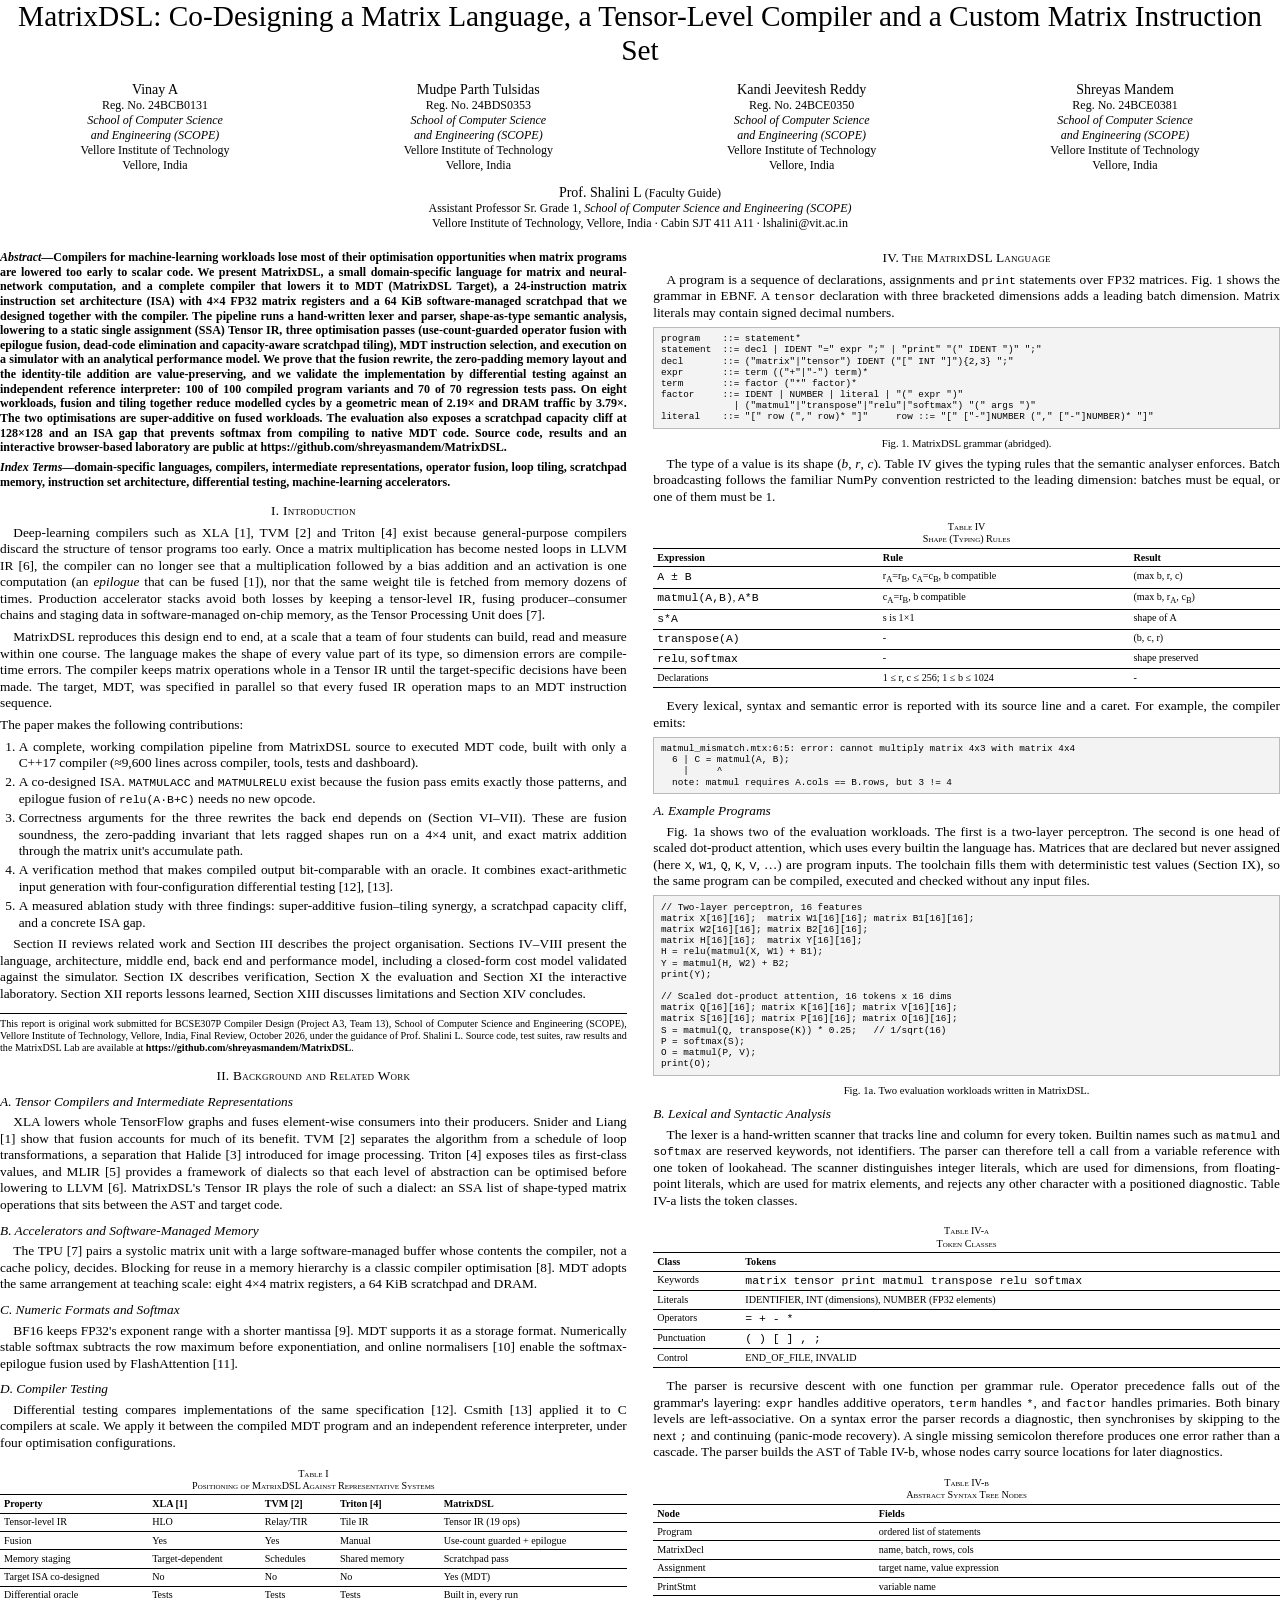
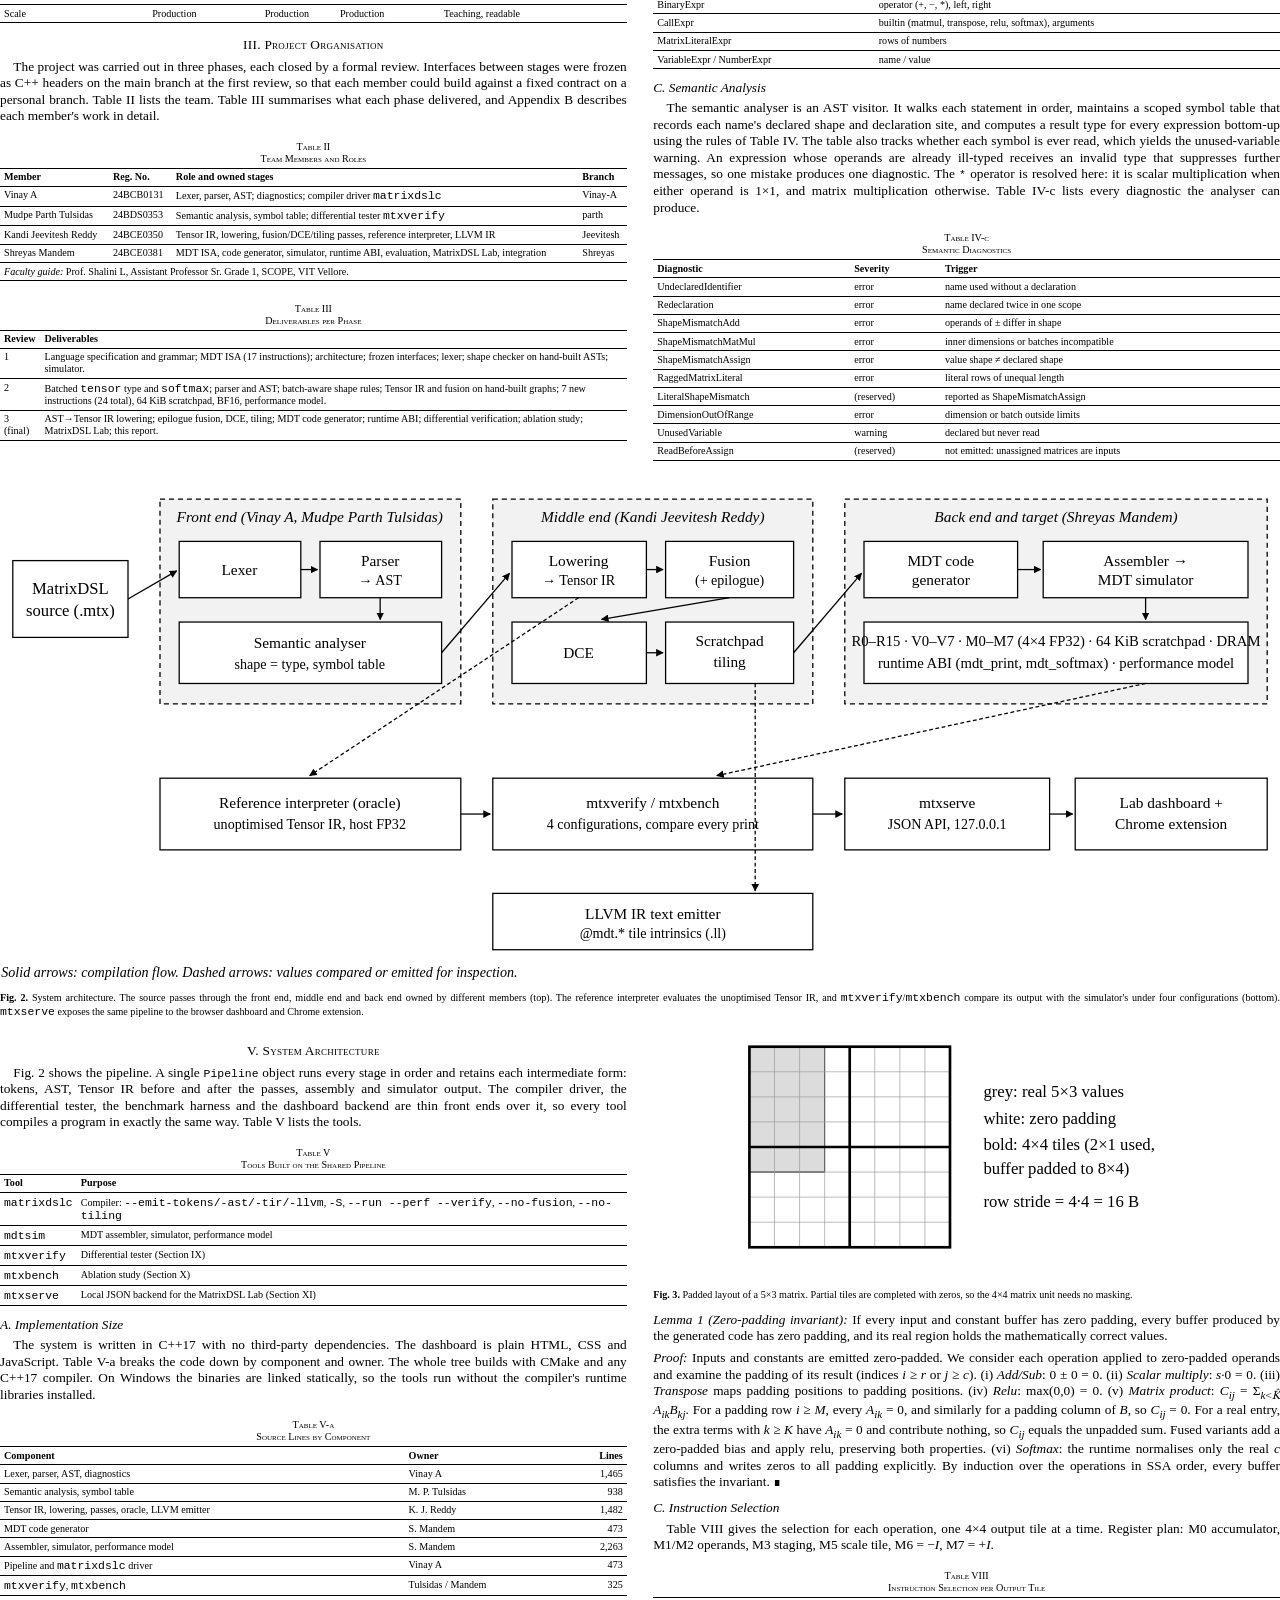
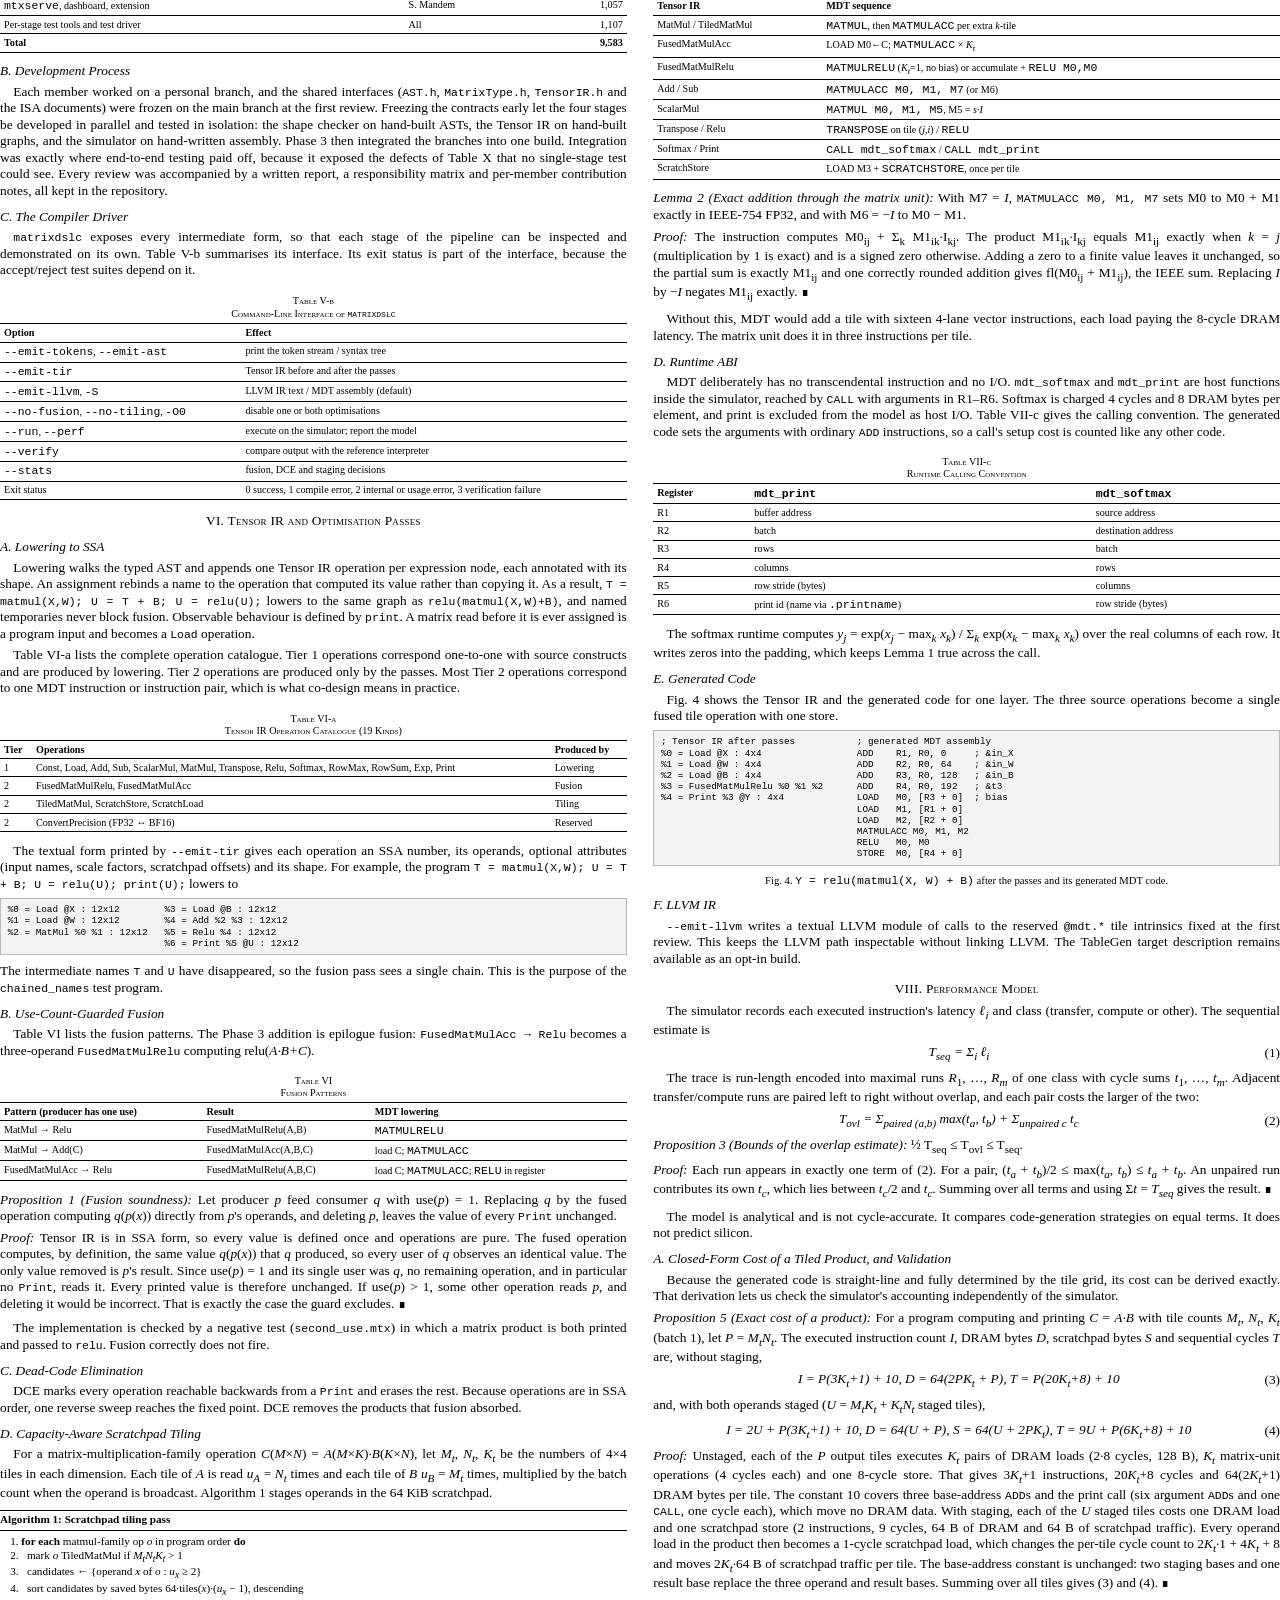
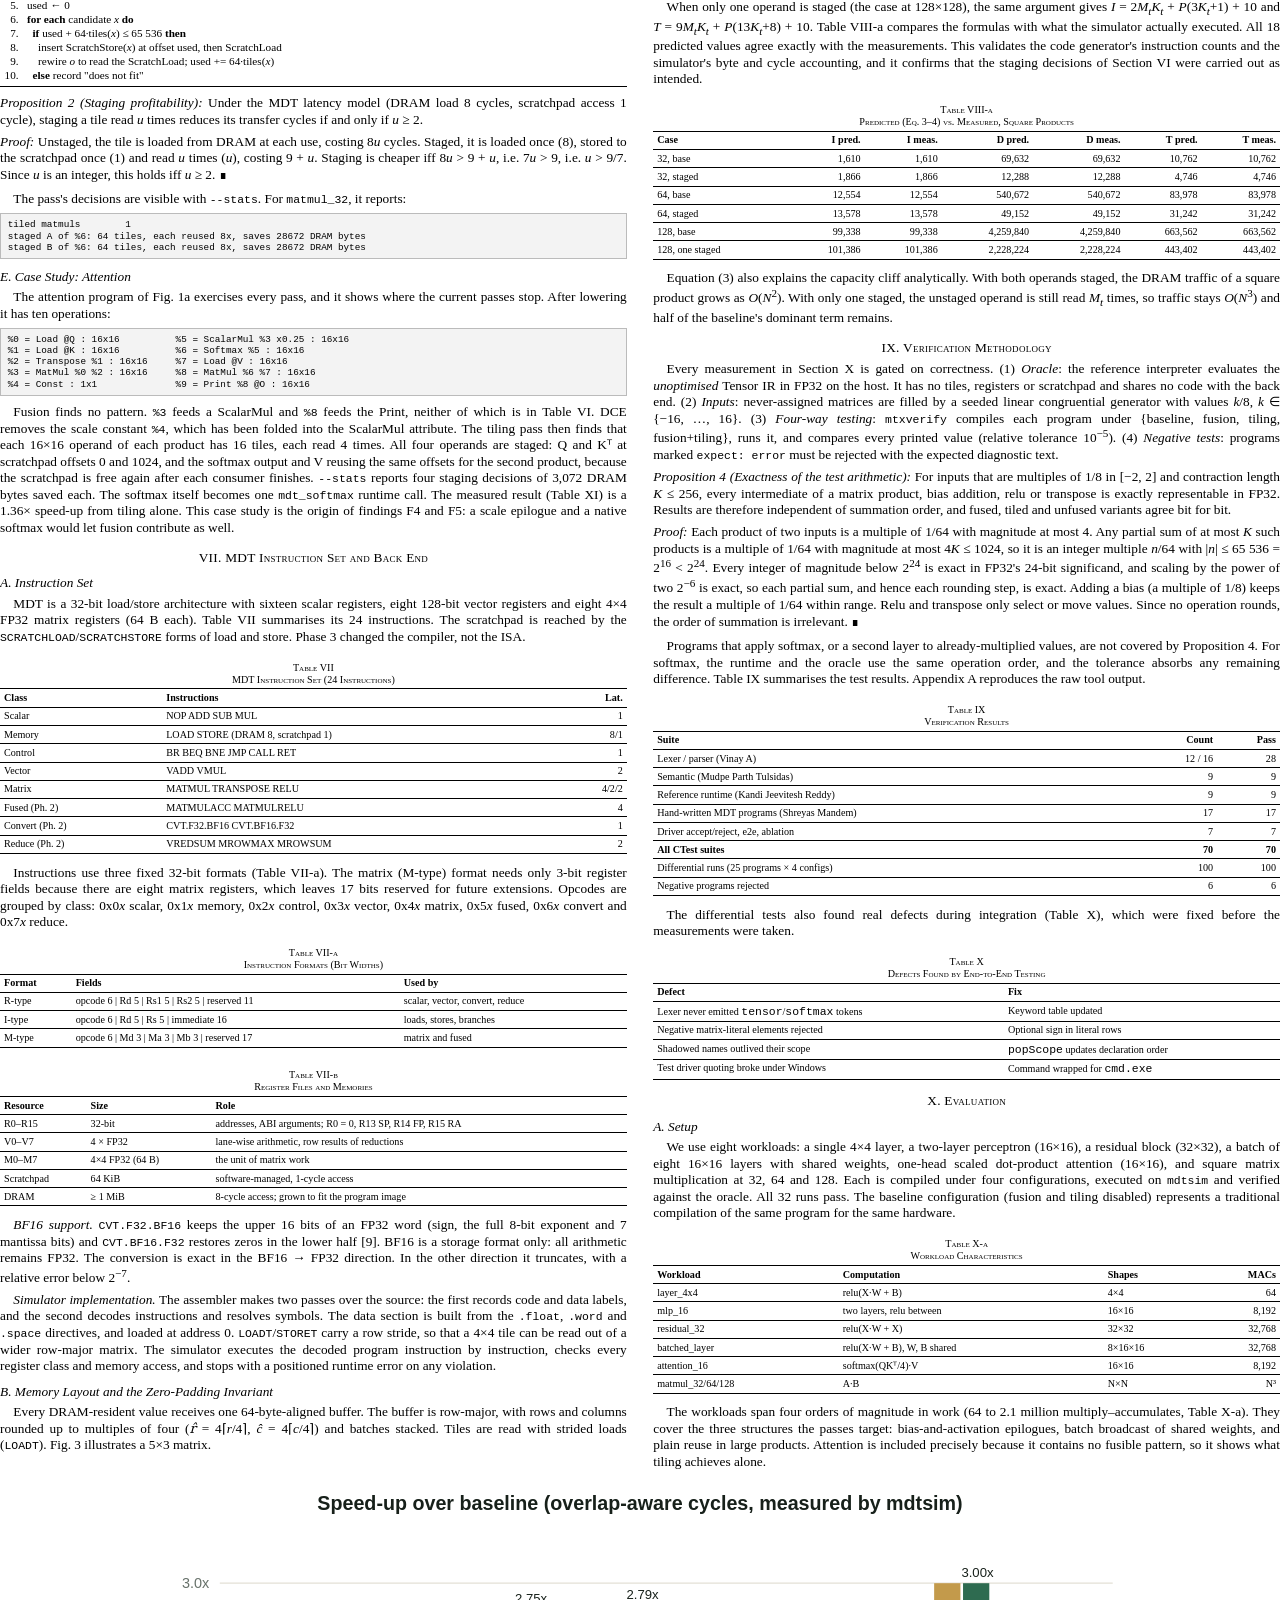
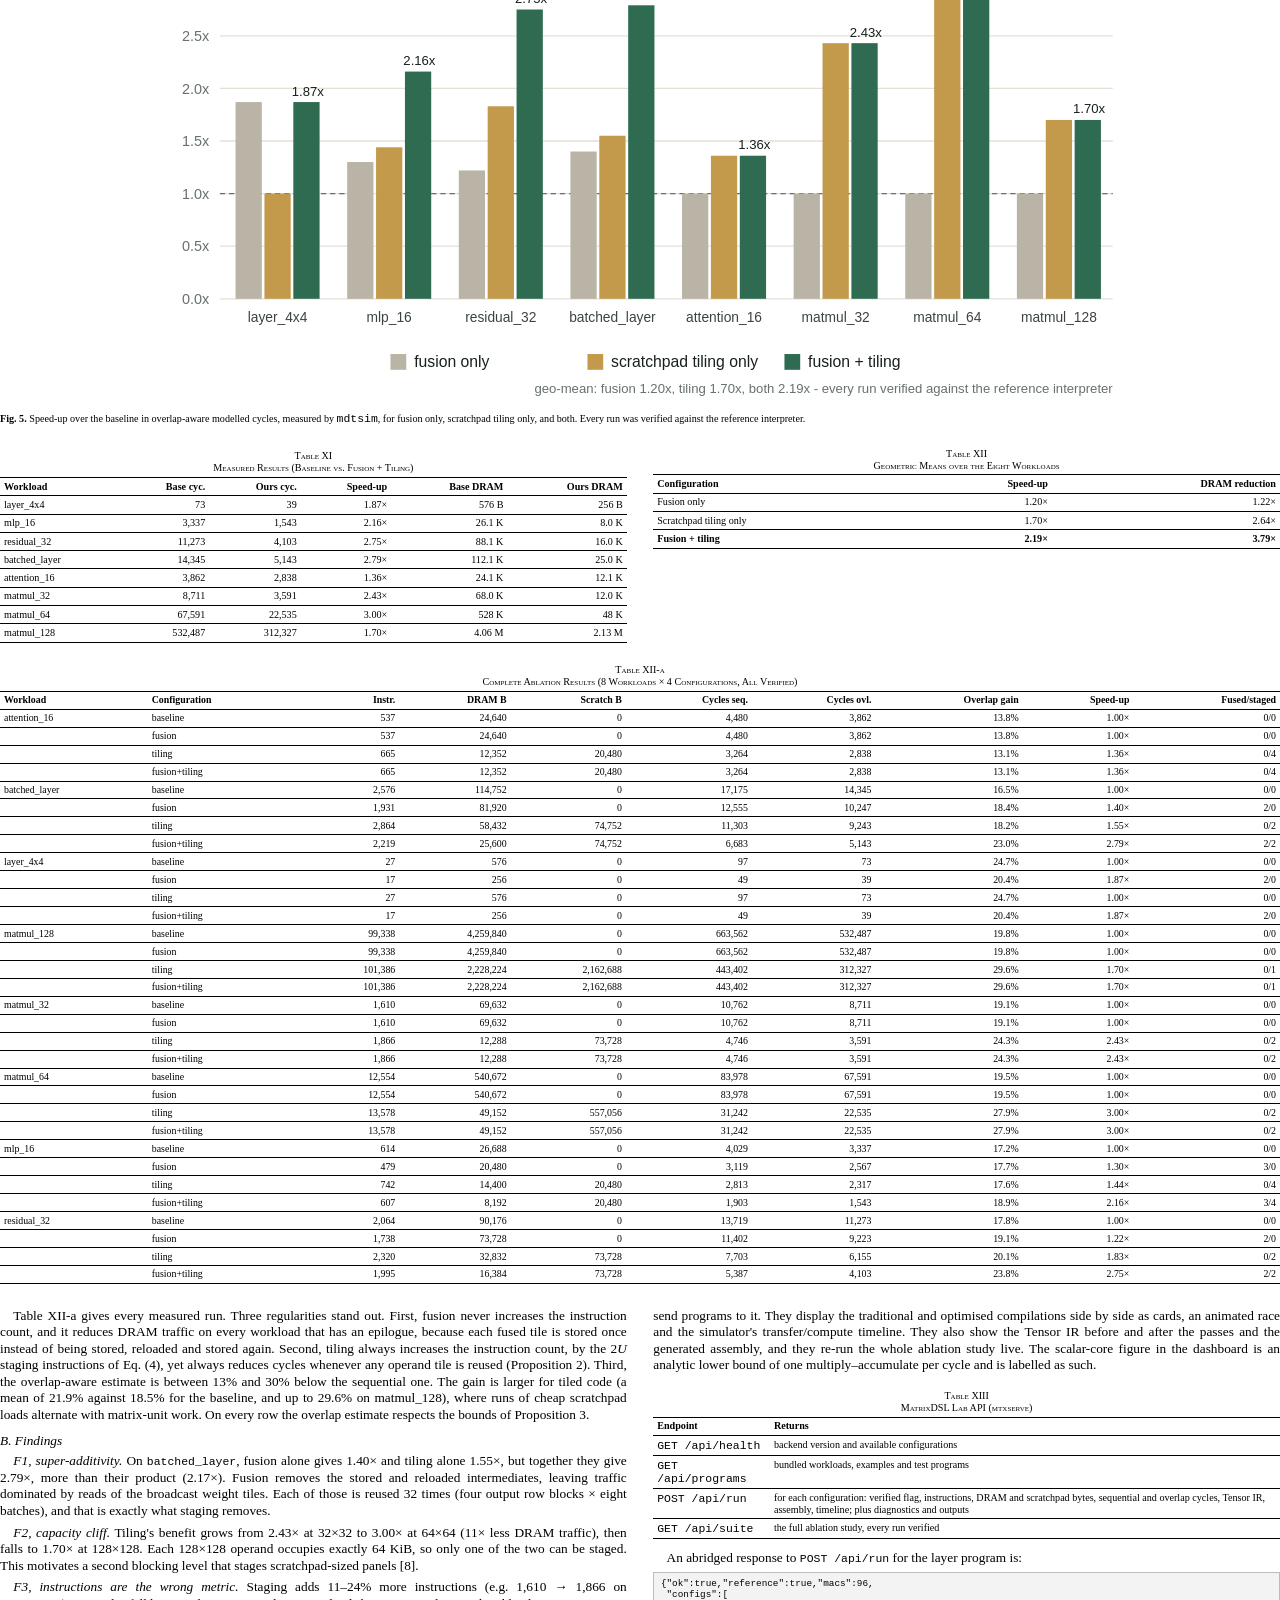
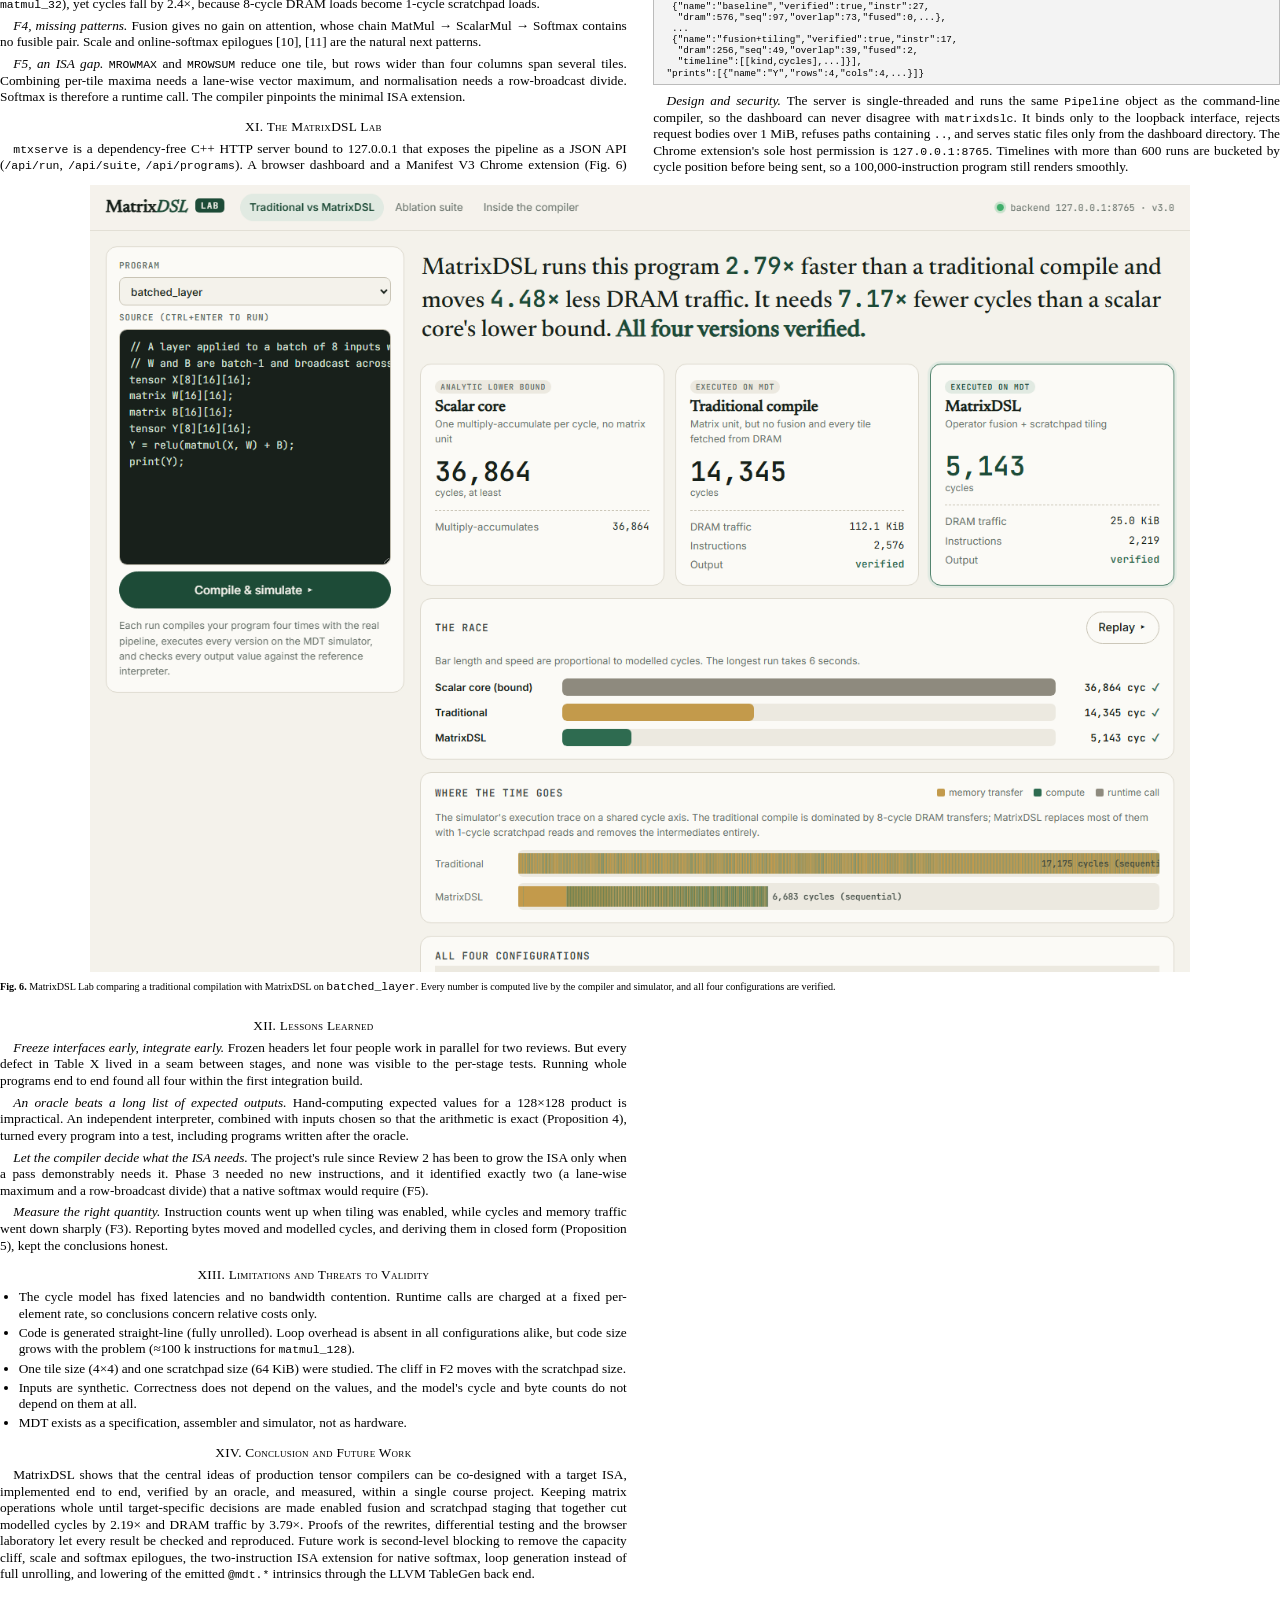
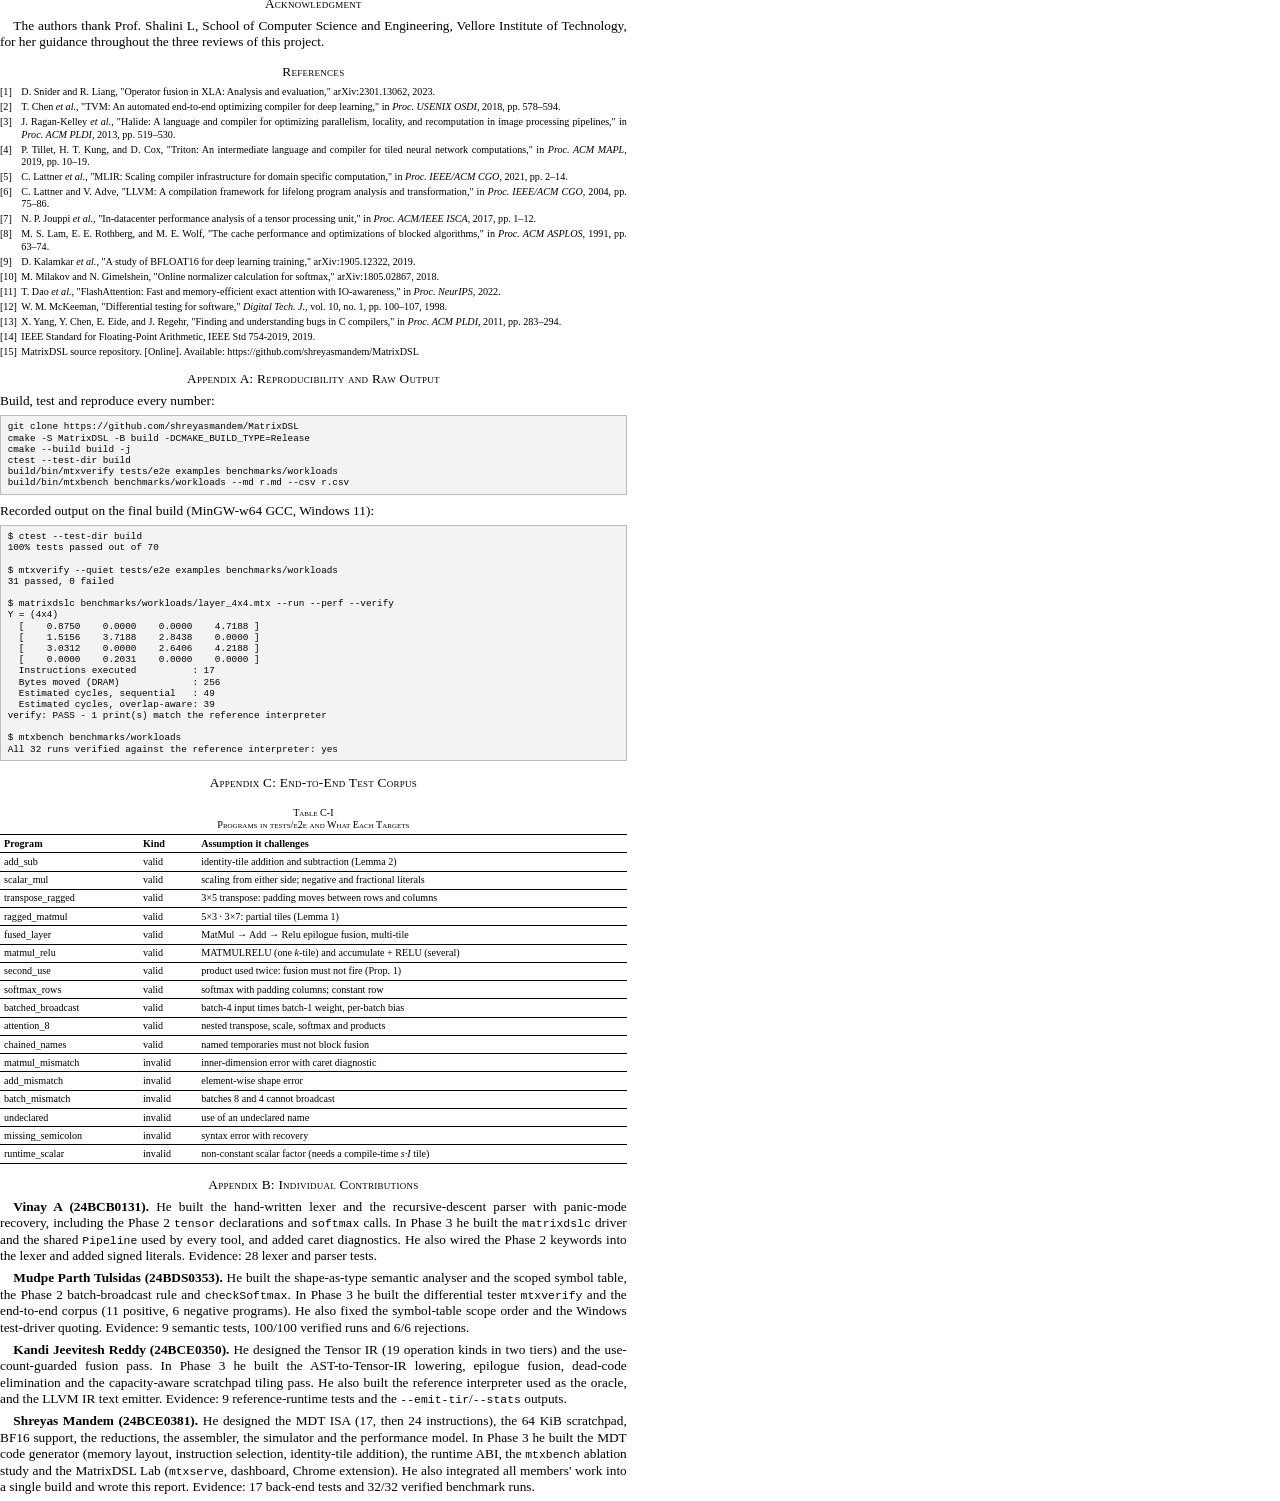
==== commit ffd55351: "Final report: expand to 15 pages (closed-form cost model validated against the simulator, full resul" ====
--- a/docs/review3/Final_Report_IEEE.html
+++ b/docs/review3/Final_Report_IEEE.html
@@ -60,10 +60,10 @@
 <div class="title">MatrixDSL: Co-Designing a Matrix Language, a Tensor-Level Compiler and a Custom Matrix Instruction Set</div>
 
 <div class="authors">
-  <div><span class="n">Vinay A</span><br>Reg. No. 24BCB0131<br><i>School of Computer Science<br>and Engineering (SCOPE)</i><br>Vellore Institute of Technology<br>Vellore, India<br>vinayananda2@gmail.com</div>
+  <div><span class="n">Vinay A</span><br>Reg. No. 24BCB0131<br><i>School of Computer Science<br>and Engineering (SCOPE)</i><br>Vellore Institute of Technology<br>Vellore, India</div>
   <div><span class="n">Mudpe Parth Tulsidas</span><br>Reg. No. 24BDS0353<br><i>School of Computer Science<br>and Engineering (SCOPE)</i><br>Vellore Institute of Technology<br>Vellore, India</div>
-  <div><span class="n">Kandi Jeevitesh Reddy</span><br>Reg. No. 24BCE0350<br><i>School of Computer Science<br>and Engineering (SCOPE)</i><br>Vellore Institute of Technology<br>Vellore, India<br>kandi.jeevitesh2024@vitstudent.ac.in</div>
-  <div><span class="n">Shreyas Mandem</span><br>Reg. No. 24BCE0381<br><i>School of Computer Science<br>and Engineering (SCOPE)</i><br>Vellore Institute of Technology<br>Vellore, India<br>shreyas.mandem2024@vitstudent.ac.in</div>
+  <div><span class="n">Kandi Jeevitesh Reddy</span><br>Reg. No. 24BCE0350<br><i>School of Computer Science<br>and Engineering (SCOPE)</i><br>Vellore Institute of Technology<br>Vellore, India</div>
+  <div><span class="n">Shreyas Mandem</span><br>Reg. No. 24BCE0381<br><i>School of Computer Science<br>and Engineering (SCOPE)</i><br>Vellore Institute of Technology<br>Vellore, India</div>
 </div>
 <div class="faculty"><span class="n">Prof. Shalini L</span> (Faculty Guide)<br>Assistant Professor Sr. Grade 1, <i>School of Computer Science and Engineering (SCOPE)</i><br>Vellore Institute of Technology, Vellore, India · Cabin SJT 411 A11 · lshalini@vit.ac.in</div>
 
@@ -76,13 +76,13 @@
 <p>MatrixDSL reproduces this design end to end, at a scale that a team of four students can build, read and measure within one course. The language makes the shape of every value part of its type, so dimension errors are compile-time errors. The compiler keeps matrix operations whole in a Tensor IR until the target-specific decisions have been made. The target, MDT, was specified in parallel so that every fused IR operation maps to an MDT instruction sequence.</p>
 <p class="noind">The paper makes the following contributions:</p>
 <ol>
-<li>A complete, working compilation pipeline from MatrixDSL source to executed MDT code, built with only a C++17 compiler (≈9,300 lines across compiler, tools and dashboard).</li>
+<li>A complete, working compilation pipeline from MatrixDSL source to executed MDT code, built with only a C++17 compiler (≈9,600 lines across compiler, tools, tests and dashboard).</li>
 <li>A co-designed ISA. <code>MATMULACC</code> and <code>MATMULRELU</code> exist because the fusion pass emits exactly those patterns, and epilogue fusion of <code>relu(A·B+C)</code> needs no new opcode.</li>
 <li>Correctness arguments for the three rewrites the back end depends on (Section VI–VII). These are fusion soundness, the zero-padding invariant that lets ragged shapes run on a 4×4 unit, and exact matrix addition through the matrix unit's accumulate path.</li>
 <li>A verification method that makes compiled output bit-comparable with an oracle. It combines exact-arithmetic input generation with four-configuration differential testing [12], [13].</li>
 <li>A measured ablation study with three findings: super-additive fusion–tiling synergy, a scratchpad capacity cliff, and a concrete ISA gap.</li>
 </ol>
-<p>Section II reviews related work and Section III describes the project organisation. Sections IV–VIII present the language, architecture, middle end, back end and performance model. Section IX describes verification, Section X the evaluation and Section XI the interactive laboratory. Section XII discusses limitations and Section XIII concludes.</p>
+<p>Section II reviews related work and Section III describes the project organisation. Sections IV–VIII present the language, architecture, middle end, back end and performance model, including a closed-form cost model validated against the simulator. Section IX describes verification, Section X the evaluation and Section XI the interactive laboratory. Section XII reports lessons learned, Section XIII discusses limitations and Section XIV concludes.</p>
 
 <div class="foot">This report is original work submitted for BCSE307P Compiler Design (Project A3, Team 13), School of Computer Science and Engineering (SCOPE), Vellore Institute of Technology, Vellore, India, Final Review, October 2026, under the guidance of Prof. Shalini L. Source code, test suites, raw results and the MatrixDSL Lab are available at <b>https://github.com/shreyasmandem/MatrixDSL</b>.</div>
 
@@ -149,6 +149,64 @@
   6 | C = matmul(A, B);
     |     ^
   note: matmul requires A.cols == B.rows, but 3 != 4</pre>
+
+<h3>A. Example Programs</h3>
+<p>Fig. 1a shows two of the evaluation workloads. The first is a two-layer perceptron. The second is one head of scaled dot-product attention, which uses every builtin the language has. Matrices that are declared but never assigned (here <code>X</code>, <code>W1</code>, <code>Q</code>, <code>K</code>, <code>V</code>, …) are program inputs. The toolchain fills them with deterministic test values (Section IX), so the same program can be compiled, executed and checked without any input files.</p>
+<pre>// Two-layer perceptron, 16 features
+matrix X[16][16];  matrix W1[16][16]; matrix B1[16][16];
+matrix W2[16][16]; matrix B2[16][16];
+matrix H[16][16];  matrix Y[16][16];
+H = relu(matmul(X, W1) + B1);
+Y = matmul(H, W2) + B2;
+print(Y);
+
+// Scaled dot-product attention, 16 tokens x 16 dims
+matrix Q[16][16]; matrix K[16][16]; matrix V[16][16];
+matrix S[16][16]; matrix P[16][16]; matrix O[16][16];
+S = matmul(Q, transpose(K)) * 0.25;   // 1/sqrt(16)
+P = softmax(S);
+O = matmul(P, V);
+print(O);</pre>
+<p class="noind small" style="text-align:center">Fig. 1a. Two evaluation workloads written in MatrixDSL.</p>
+
+<h3>B. Lexical and Syntactic Analysis</h3>
+<p>The lexer is a hand-written scanner that tracks line and column for every token. Builtin names such as <code>matmul</code> and <code>softmax</code> are reserved keywords, not identifiers. The parser can therefore tell a call from a variable reference with one token of lookahead. The scanner distinguishes integer literals, which are used for dimensions, from floating-point literals, which are used for matrix elements, and rejects any other character with a positioned diagnostic. Table IV-a lists the token classes.</p>
+<table><caption class="tcap">Table IV-a<b>Token Classes</b></caption>
+<tr><th>Class</th><th>Tokens</th></tr>
+<tr><td>Keywords</td><td><code>matrix tensor print matmul transpose relu softmax</code></td></tr>
+<tr><td>Literals</td><td>IDENTIFIER, INT (dimensions), NUMBER (FP32 elements)</td></tr>
+<tr><td>Operators</td><td><code>= + - *</code></td></tr>
+<tr><td>Punctuation</td><td><code>( ) [ ] , ;</code></td></tr>
+<tr><td>Control</td><td>END_OF_FILE, INVALID</td></tr>
+</table>
+<p>The parser is recursive descent with one function per grammar rule. Operator precedence falls out of the grammar's layering: <code>expr</code> handles additive operators, <code>term</code> handles <code>*</code>, and <code>factor</code> handles primaries. Both binary levels are left-associative. On a syntax error the parser records a diagnostic, then synchronises by skipping to the next <code>;</code> and continuing (panic-mode recovery). A single missing semicolon therefore produces one error rather than a cascade. The parser builds the AST of Table IV-b, whose nodes carry source locations for later diagnostics.</p>
+<table><caption class="tcap">Table IV-b<b>Abstract Syntax Tree Nodes</b></caption>
+<tr><th>Node</th><th>Fields</th></tr>
+<tr><td>Program</td><td>ordered list of statements</td></tr>
+<tr><td>MatrixDecl</td><td>name, batch, rows, cols</td></tr>
+<tr><td>Assignment</td><td>target name, value expression</td></tr>
+<tr><td>PrintStmt</td><td>variable name</td></tr>
+<tr><td>BinaryExpr</td><td>operator (+, −, *), left, right</td></tr>
+<tr><td>CallExpr</td><td>builtin (matmul, transpose, relu, softmax), arguments</td></tr>
+<tr><td>MatrixLiteralExpr</td><td>rows of numbers</td></tr>
+<tr><td>VariableExpr / NumberExpr</td><td>name / value</td></tr>
+</table>
+
+<h3>C. Semantic Analysis</h3>
+<p>The semantic analyser is an AST visitor. It walks each statement in order, maintains a scoped symbol table that records each name's declared shape and declaration site, and computes a result type for every expression bottom-up using the rules of Table IV. The table also tracks whether each symbol is ever read, which yields the unused-variable warning. An expression whose operands are already ill-typed receives an invalid type that suppresses further messages, so one mistake produces one diagnostic. The <code>*</code> operator is resolved here: it is scalar multiplication when either operand is 1×1, and matrix multiplication otherwise. Table IV-c lists every diagnostic the analyser can produce.</p>
+<table><caption class="tcap">Table IV-c<b>Semantic Diagnostics</b></caption>
+<tr><th>Diagnostic</th><th>Severity</th><th>Trigger</th></tr>
+<tr><td>UndeclaredIdentifier</td><td>error</td><td>name used without a declaration</td></tr>
+<tr><td>Redeclaration</td><td>error</td><td>name declared twice in one scope</td></tr>
+<tr><td>ShapeMismatchAdd</td><td>error</td><td>operands of ± differ in shape</td></tr>
+<tr><td>ShapeMismatchMatMul</td><td>error</td><td>inner dimensions or batches incompatible</td></tr>
+<tr><td>ShapeMismatchAssign</td><td>error</td><td>value shape ≠ declared shape</td></tr>
+<tr><td>RaggedMatrixLiteral</td><td>error</td><td>literal rows of unequal length</td></tr>
+<tr><td>LiteralShapeMismatch</td><td>(reserved)</td><td>reported as ShapeMismatchAssign</td></tr>
+<tr><td>DimensionOutOfRange</td><td>error</td><td>dimension or batch outside limits</td></tr>
+<tr><td>UnusedVariable</td><td>warning</td><td>declared but never read</td></tr>
+<tr><td>ReadBeforeAssign</td><td>(reserved)</td><td>not emitted: unassigned matrices are inputs</td></tr>
+</table>
 
 <figure class="wide">
 <svg viewBox="0 0 1000 400" width="100%" xmlns="http://www.w3.org/2000/svg">
@@ -215,9 +273,56 @@
 <tr><td><code>mtxserve</code></td><td>Local JSON backend for the MatrixDSL Lab (Section XI)</td></tr>
 </table>
 
+<h3>A. Implementation Size</h3>
+<p>The system is written in C++17 with no third-party dependencies. The dashboard is plain HTML, CSS and JavaScript. Table V-a breaks the code down by component and owner. The whole tree builds with CMake and any C++17 compiler. On Windows the binaries are linked statically, so the tools run without the compiler's runtime libraries installed.</p>
+<table><caption class="tcap">Table V-a<b>Source Lines by Component</b></caption>
+<tr><th>Component</th><th>Owner</th><th class="r">Lines</th></tr>
+<tr><td>Lexer, parser, AST, diagnostics</td><td>Vinay A</td><td class="r">1,465</td></tr>
+<tr><td>Semantic analysis, symbol table</td><td>M. P. Tulsidas</td><td class="r">938</td></tr>
+<tr><td>Tensor IR, lowering, passes, oracle, LLVM emitter</td><td>K. J. Reddy</td><td class="r">1,482</td></tr>
+<tr><td>MDT code generator</td><td>S. Mandem</td><td class="r">473</td></tr>
+<tr><td>Assembler, simulator, performance model</td><td>S. Mandem</td><td class="r">2,263</td></tr>
+<tr><td>Pipeline and <code>matrixdslc</code> driver</td><td>Vinay A</td><td class="r">473</td></tr>
+<tr><td><code>mtxverify</code>, <code>mtxbench</code></td><td>Tulsidas / Mandem</td><td class="r">325</td></tr>
+<tr><td><code>mtxserve</code>, dashboard, extension</td><td>S. Mandem</td><td class="r">1,057</td></tr>
+<tr><td>Per-stage test tools and test driver</td><td>All</td><td class="r">1,107</td></tr>
+<tr><td><b>Total</b></td><td></td><td class="r"><b>9,583</b></td></tr>
+</table>
+
+<h3>B. Development Process</h3>
+<p>Each member worked on a personal branch, and the shared interfaces (<code>AST.h</code>, <code>MatrixType.h</code>, <code>TensorIR.h</code> and the ISA documents) were frozen on the main branch at the first review. Freezing the contracts early let the four stages be developed in parallel and tested in isolation: the shape checker on hand-built ASTs, the Tensor IR on hand-built graphs, and the simulator on hand-written assembly. Phase 3 then integrated the branches into one build. Integration was exactly where end-to-end testing paid off, because it exposed the defects of Table X that no single-stage test could see. Every review was accompanied by a written report, a responsibility matrix and per-member contribution notes, all kept in the repository.</p>
+
+<h3>C. The Compiler Driver</h3>
+<p><code>matrixdslc</code> exposes every intermediate form, so that each stage of the pipeline can be inspected and demonstrated on its own. Table V-b summarises its interface. Its exit status is part of the interface, because the accept/reject test suites depend on it.</p>
+<table><caption class="tcap">Table V-b<b>Command-Line Interface of <code>matrixdslc</code></b></caption>
+<tr><th>Option</th><th>Effect</th></tr>
+<tr><td><code>--emit-tokens</code>, <code>--emit-ast</code></td><td>print the token stream / syntax tree</td></tr>
+<tr><td><code>--emit-tir</code></td><td>Tensor IR before and after the passes</td></tr>
+<tr><td><code>--emit-llvm</code>, <code>-S</code></td><td>LLVM IR text / MDT assembly (default)</td></tr>
+<tr><td><code>--no-fusion</code>, <code>--no-tiling</code>, <code>-O0</code></td><td>disable one or both optimisations</td></tr>
+<tr><td><code>--run</code>, <code>--perf</code></td><td>execute on the simulator; report the model</td></tr>
+<tr><td><code>--verify</code></td><td>compare output with the reference interpreter</td></tr>
+<tr><td><code>--stats</code></td><td>fusion, DCE and staging decisions</td></tr>
+<tr><td>Exit status</td><td>0 success, 1 compile error, 2 internal or usage error, 3 verification failure</td></tr>
+</table>
+
 <h2>VI. Tensor IR and Optimisation Passes</h2>
 <h3>A. Lowering to SSA</h3>
 <p>Lowering walks the typed AST and appends one Tensor IR operation per expression node, each annotated with its shape. An assignment rebinds a name to the operation that computed its value rather than copying it. As a result, <code>T = matmul(X,W); U = T + B; U = relu(U);</code> lowers to the same graph as <code>relu(matmul(X,W)+B)</code>, and named temporaries never block fusion. Observable behaviour is defined by <code>print</code>. A matrix read before it is ever assigned is a program input and becomes a <code>Load</code> operation.</p>
+<p>Table VI-a lists the complete operation catalogue. Tier 1 operations correspond one-to-one with source constructs and are produced by lowering. Tier 2 operations are produced only by the passes. Most Tier 2 operations correspond to one MDT instruction or instruction pair, which is what co-design means in practice.</p>
+<table><caption class="tcap">Table VI-a<b>Tensor IR Operation Catalogue (19 Kinds)</b></caption>
+<tr><th>Tier</th><th>Operations</th><th>Produced by</th></tr>
+<tr><td>1</td><td>Const, Load, Add, Sub, ScalarMul, MatMul, Transpose, Relu, Softmax, RowMax, RowSum, Exp, Print</td><td>Lowering</td></tr>
+<tr><td>2</td><td>FusedMatMulRelu, FusedMatMulAcc</td><td>Fusion</td></tr>
+<tr><td>2</td><td>TiledMatMul, ScratchStore, ScratchLoad</td><td>Tiling</td></tr>
+<tr><td>2</td><td>ConvertPrecision (FP32 ↔ BF16)</td><td>Reserved</td></tr>
+</table>
+<p>The textual form printed by <code>--emit-tir</code> gives each operation an SSA number, its operands, optional attributes (input names, scale factors, scratchpad offsets) and its shape. For example, the program <code>T = matmul(X,W); U = T + B; U = relu(U); print(U);</code> lowers to</p>
+<pre>%0 = Load @X : 12x12        %3 = Load @B : 12x12
+%1 = Load @W : 12x12        %4 = Add %2 %3 : 12x12
+%2 = MatMul %0 %1 : 12x12   %5 = Relu %4 : 12x12
+                            %6 = Print %5 @U : 12x12</pre>
+<p class="noind">The intermediate names <code>T</code> and <code>U</code> have disappeared, so the fusion pass sees a single chain. This is the purpose of the <code>chained_names</code> test program.</p>
 <h3>B. Use-Count-Guarded Fusion</h3>
 <p>Table VI lists the fusion patterns. The Phase 3 addition is epilogue fusion: <code>FusedMatMulAcc → Relu</code> becomes a three-operand <code>FusedMatMulRelu</code> computing relu(<i>A·B+C</i>).</p>
 <table><caption class="tcap">Table VI<b>Fusion Patterns</b></caption>
@@ -253,6 +358,15 @@
 staged A of %6: 64 tiles, each reused 8x, saves 28672 DRAM bytes
 staged B of %6: 64 tiles, each reused 8x, saves 28672 DRAM bytes</pre>
 
+<h3>E. Case Study: Attention</h3>
+<p>The attention program of Fig. 1a exercises every pass, and it shows where the current passes stop. After lowering it has ten operations:</p>
+<pre>%0 = Load @Q : 16x16          %5 = ScalarMul %3 x0.25 : 16x16
+%1 = Load @K : 16x16          %6 = Softmax %5 : 16x16
+%2 = Transpose %1 : 16x16     %7 = Load @V : 16x16
+%3 = MatMul %0 %2 : 16x16     %8 = MatMul %6 %7 : 16x16
+%4 = Const : 1x1              %9 = Print %8 @O : 16x16</pre>
+<p>Fusion finds no pattern. <code>%3</code> feeds a ScalarMul and <code>%8</code> feeds the Print, neither of which is in Table VI. DCE removes the scale constant <code>%4</code>, which has been folded into the ScalarMul attribute. The tiling pass then finds that each 16×16 operand of each product has 16 tiles, each read 4 times. All four operands are staged: Q and Kᵀ at scratchpad offsets 0 and 1024, and the softmax output and V reusing the same offsets for the second product, because the scratchpad is free again after each consumer finishes. <code>--stats</code> reports four staging decisions of 3,072 DRAM bytes saved each. The softmax itself becomes one <code>mdt_softmax</code> runtime call. The measured result (Table XI) is a 1.36× speed-up from tiling alone. This case study is the origin of findings F4 and F5: a scale epilogue and a native softmax would let fusion contribute as well.</p>
+
 <h2>VII. MDT Instruction Set and Back End</h2>
 <h3>A. Instruction Set</h3>
 <p>MDT is a 32-bit load/store architecture with sixteen scalar registers, eight 128-bit vector registers and eight 4×4 FP32 matrix registers (64 B each). Table VII summarises its 24 instructions. The scratchpad is reached by the <code>SCRATCHLOAD</code>/<code>SCRATCHSTORE</code> forms of load and store. Phase 3 changed the compiler, not the ISA.</p>
@@ -267,6 +381,23 @@
 <tr><td>Convert (Ph. 2)</td><td>CVT.F32.BF16 CVT.BF16.F32</td><td class="r">1</td></tr>
 <tr><td>Reduce (Ph. 2)</td><td>VREDSUM MROWMAX MROWSUM</td><td class="r">2</td></tr>
 </table>
+<p>Instructions use three fixed 32-bit formats (Table VII-a). The matrix (M-type) format needs only 3-bit register fields because there are eight matrix registers, which leaves 17 bits reserved for future extensions. Opcodes are grouped by class: 0x0<i>x</i> scalar, 0x1<i>x</i> memory, 0x2<i>x</i> control, 0x3<i>x</i> vector, 0x4<i>x</i> matrix, 0x5<i>x</i> fused, 0x6<i>x</i> convert and 0x7<i>x</i> reduce.</p>
+<table><caption class="tcap">Table VII-a<b>Instruction Formats (Bit Widths)</b></caption>
+<tr><th>Format</th><th>Fields</th><th>Used by</th></tr>
+<tr><td>R-type</td><td>opcode 6 | Rd 5 | Rs1 5 | Rs2 5 | reserved 11</td><td>scalar, vector, convert, reduce</td></tr>
+<tr><td>I-type</td><td>opcode 6 | Rd 5 | Rs 5 | immediate 16</td><td>loads, stores, branches</td></tr>
+<tr><td>M-type</td><td>opcode 6 | Md 3 | Ma 3 | Mb 3 | reserved 17</td><td>matrix and fused</td></tr>
+</table>
+<table><caption class="tcap">Table VII-b<b>Register Files and Memories</b></caption>
+<tr><th>Resource</th><th>Size</th><th>Role</th></tr>
+<tr><td>R0–R15</td><td>32-bit</td><td>addresses, ABI arguments; R0 = 0, R13 SP, R14 FP, R15 RA</td></tr>
+<tr><td>V0–V7</td><td>4 × FP32</td><td>lane-wise arithmetic, row results of reductions</td></tr>
+<tr><td>M0–M7</td><td>4×4 FP32 (64 B)</td><td>the unit of matrix work</td></tr>
+<tr><td>Scratchpad</td><td>64 KiB</td><td>software-managed, 1-cycle access</td></tr>
+<tr><td>DRAM</td><td>≥ 1 MiB</td><td>8-cycle access; grown to fit the program image</td></tr>
+</table>
+<p><i>BF16 support.</i> <code>CVT.F32.BF16</code> keeps the upper 16 bits of an FP32 word (sign, the full 8-bit exponent and 7 mantissa bits) and <code>CVT.BF16.F32</code> restores zeros in the lower half [9]. BF16 is a storage format only: all arithmetic remains FP32. The conversion is exact in the BF16 → FP32 direction. In the other direction it truncates, with a relative error below 2<sup>−7</sup>.</p>
+<p><i>Simulator implementation.</i> The assembler makes two passes over the source: the first records code and data labels, and the second decodes instructions and resolves symbols. The data section is built from the <code>.float</code>, <code>.word</code> and <code>.space</code> directives, and loaded at address 0. <code>LOADT</code>/<code>STORET</code> carry a row stride, so that a 4×4 tile can be read out of a wider row-major matrix. The simulator executes the decoded program instruction by instruction, checks every register class and memory access, and stops with a positioned runtime error on any violation.</p>
 <h3>B. Memory Layout and the Zero-Padding Invariant</h3>
 <p>Every DRAM-resident value receives one 64-byte-aligned buffer. The buffer is row-major, with rows and columns rounded up to multiples of four (<i>r̂</i> = 4⌈<i>r</i>/4⌉, <i>ĉ</i> = 4⌈<i>c</i>/4⌉) and batches stacked. Tiles are read with strided loads (<code>LOADT</code>). Fig. 3 illustrates a 5×3 matrix.</p>
 <figure>
@@ -315,7 +446,17 @@
 <div class="proof"><span class="h">Proof:</span> The instruction computes M0<sub>ij</sub> + Σ<sub>k</sub> M1<sub>ik</sub>·I<sub>kj</sub>. The product M1<sub>ik</sub>·I<sub>kj</sub> equals M1<sub>ij</sub> exactly when <i>k</i> = <i>j</i> (multiplication by 1 is exact) and is a signed zero otherwise. Adding a zero to a finite value leaves it unchanged, so the partial sum is exactly M1<sub>ij</sub> and one correctly rounded addition gives fl(M0<sub>ij</sub> + M1<sub>ij</sub>), the IEEE sum. Replacing <i>I</i> by −<i>I</i> negates M1<sub>ij</sub> exactly. <span class="qed"></span></div>
 <p>Without this, MDT would add a tile with sixteen 4-lane vector instructions, each load paying the 8-cycle DRAM latency. The matrix unit does it in three instructions per tile.</p>
 <h3>D. Runtime ABI</h3>
-<p>MDT deliberately has no transcendental instruction and no I/O. <code>mdt_softmax</code> and <code>mdt_print</code> are host functions inside the simulator, reached by <code>CALL</code> with arguments in R1–R6. Softmax is charged 4 cycles and 8 DRAM bytes per element, and print is excluded from the model as host I/O.</p>
+<p>MDT deliberately has no transcendental instruction and no I/O. <code>mdt_softmax</code> and <code>mdt_print</code> are host functions inside the simulator, reached by <code>CALL</code> with arguments in R1–R6. Softmax is charged 4 cycles and 8 DRAM bytes per element, and print is excluded from the model as host I/O. Table VII-c gives the calling convention. The generated code sets the arguments with ordinary <code>ADD</code> instructions, so a call's setup cost is counted like any other code.</p>
+<table><caption class="tcap">Table VII-c<b>Runtime Calling Convention</b></caption>
+<tr><th>Register</th><th><code>mdt_print</code></th><th><code>mdt_softmax</code></th></tr>
+<tr><td>R1</td><td>buffer address</td><td>source address</td></tr>
+<tr><td>R2</td><td>batch</td><td>destination address</td></tr>
+<tr><td>R3</td><td>rows</td><td>batch</td></tr>
+<tr><td>R4</td><td>columns</td><td>rows</td></tr>
+<tr><td>R5</td><td>row stride (bytes)</td><td>columns</td></tr>
+<tr><td>R6</td><td>print id (name via <code>.printname</code>)</td><td>row stride (bytes)</td></tr>
+</table>
+<p>The softmax runtime computes <i>y<sub>j</sub></i> = exp(<i>x<sub>j</sub></i> − max<sub><i>k</i></sub> <i>x<sub>k</sub></i>) / Σ<sub><i>k</i></sub> exp(<i>x<sub>k</sub></i> − max<sub><i>k</i></sub> <i>x<sub>k</sub></i>) over the real columns of each row. It writes zeros into the padding, which keeps Lemma 1 true across the call.</p>
 <h3>E. Generated Code</h3>
 <p>Fig. 4 shows the Tensor IR and the generated code for one layer. The three source operations become a single fused tile operation with one store.</p>
 <pre>; Tensor IR after passes           ; generated MDT assembly
@@ -342,6 +483,25 @@
 <div class="proof"><span class="h">Proof:</span> Each run appears in exactly one term of (2). For a pair, (<i>t<sub>a</sub></i> + <i>t<sub>b</sub></i>)/2 ≤ max(<i>t<sub>a</sub></i>, <i>t<sub>b</sub></i>) ≤ <i>t<sub>a</sub></i> + <i>t<sub>b</sub></i>. An unpaired run contributes its own <i>t<sub>c</sub></i>, which lies between <i>t<sub>c</sub></i>/2 and <i>t<sub>c</sub></i>. Summing over all terms and using Σ<i>t</i> = <i>T<sub>seq</sub></i> gives the result. <span class="qed"></span></div>
 <p>The model is analytical and is not cycle-accurate. It compares code-generation strategies on equal terms. It does not predict silicon.</p>
 
+<h3>A. Closed-Form Cost of a Tiled Product, and Validation</h3>
+<p>Because the generated code is straight-line and fully determined by the tile grid, its cost can be derived exactly. That derivation lets us check the simulator's accounting independently of the simulator.</p>
+<div class="thm"><span class="h">Proposition 5 (Exact cost of a product):</span> For a program computing and printing <i>C</i> = <i>A·B</i> with tile counts <i>M<sub>t</sub></i>, <i>N<sub>t</sub></i>, <i>K<sub>t</sub></i> (batch 1), let <i>P</i> = <i>M<sub>t</sub>N<sub>t</sub></i>. The executed instruction count <i>I</i>, DRAM bytes <i>D</i>, scratchpad bytes <i>S</i> and sequential cycles <i>T</i> are, without staging,</div>
+<div class="eq"><span>I = P(3K<sub>t</sub>+1) + 10,  D = 64(2PK<sub>t</sub> + P),  T = P(20K<sub>t</sub>+8) + 10</span><span class="no">(3)</span></div>
+<p class="noind">and, with both operands staged (<i>U</i> = <i>M<sub>t</sub>K<sub>t</sub></i> + <i>K<sub>t</sub>N<sub>t</sub></i> staged tiles),</p>
+<div class="eq"><span>I = 2U + P(3K<sub>t</sub>+1) + 10,  D = 64(U + P),  S = 64(U + 2PK<sub>t</sub>),  T = 9U + P(6K<sub>t</sub>+8) + 10</span><span class="no">(4)</span></div>
+<div class="proof"><span class="h">Proof:</span> Unstaged, each of the <i>P</i> output tiles executes <i>K<sub>t</sub></i> pairs of DRAM loads (2·8 cycles, 128 B), <i>K<sub>t</sub></i> matrix-unit operations (4 cycles each) and one 8-cycle store. That gives 3<i>K<sub>t</sub></i>+1 instructions, 20<i>K<sub>t</sub></i>+8 cycles and 64(2<i>K<sub>t</sub></i>+1) DRAM bytes per tile. The constant 10 covers three base-address <code>ADD</code>s and the print call (six argument <code>ADD</code>s and one <code>CALL</code>, one cycle each), which move no DRAM data. With staging, each of the <i>U</i> staged tiles costs one DRAM load and one scratchpad store (2 instructions, 9 cycles, 64 B of DRAM and 64 B of scratchpad traffic). Every operand load in the product then becomes a 1-cycle scratchpad load, which changes the per-tile cycle count to 2<i>K<sub>t</sub></i>·1 + 4<i>K<sub>t</sub></i> + 8 and moves 2<i>K<sub>t</sub></i>·64 B of scratchpad traffic per tile. The base-address constant is unchanged: two staging bases and one result base replace the three operand and result bases. Summing over all tiles gives (3) and (4). <span class="qed"></span></div>
+<p>When only one operand is staged (the case at 128×128), the same argument gives <i>I</i> = 2<i>M<sub>t</sub>K<sub>t</sub></i> + <i>P</i>(3<i>K<sub>t</sub></i>+1) + 10 and <i>T</i> = 9<i>M<sub>t</sub>K<sub>t</sub></i> + <i>P</i>(13<i>K<sub>t</sub></i>+8) + 10. Table VIII-a compares the formulas with what the simulator actually executed. All 18 predicted values agree exactly with the measurements. This validates the code generator's instruction counts and the simulator's byte and cycle accounting, and it confirms that the staging decisions of Section VI were carried out as intended.</p>
+<table><caption class="tcap">Table VIII-a<b>Predicted (Eq. 3–4) vs. Measured, Square Products</b></caption>
+<tr><th>Case</th><th class="r">I pred.</th><th class="r">I meas.</th><th class="r">D pred.</th><th class="r">D meas.</th><th class="r">T pred.</th><th class="r">T meas.</th></tr>
+<tr><td>32, base</td><td class="r">1,610</td><td class="r">1,610</td><td class="r">69,632</td><td class="r">69,632</td><td class="r">10,762</td><td class="r">10,762</td></tr>
+<tr><td>32, staged</td><td class="r">1,866</td><td class="r">1,866</td><td class="r">12,288</td><td class="r">12,288</td><td class="r">4,746</td><td class="r">4,746</td></tr>
+<tr><td>64, base</td><td class="r">12,554</td><td class="r">12,554</td><td class="r">540,672</td><td class="r">540,672</td><td class="r">83,978</td><td class="r">83,978</td></tr>
+<tr><td>64, staged</td><td class="r">13,578</td><td class="r">13,578</td><td class="r">49,152</td><td class="r">49,152</td><td class="r">31,242</td><td class="r">31,242</td></tr>
+<tr><td>128, base</td><td class="r">99,338</td><td class="r">99,338</td><td class="r">4,259,840</td><td class="r">4,259,840</td><td class="r">663,562</td><td class="r">663,562</td></tr>
+<tr><td>128, one staged</td><td class="r">101,386</td><td class="r">101,386</td><td class="r">2,228,224</td><td class="r">2,228,224</td><td class="r">443,402</td><td class="r">443,402</td></tr>
+</table>
+<p>Equation (3) also explains the capacity cliff analytically. With both operands staged, the DRAM traffic of a square product grows as <i>O</i>(<i>N</i><sup>2</sup>). With only one staged, the unstaged operand is still read <i>M<sub>t</sub></i> times, so traffic stays <i>O</i>(<i>N</i><sup>3</sup>) and half of the baseline's dominant term remains.</p>
+
 <h2>IX. Verification Methodology</h2>
 <p>Every measurement in Section X is gated on correctness. (1) <i>Oracle</i>: the reference interpreter evaluates the <i>unoptimised</i> Tensor IR in FP32 on the host. It has no tiles, registers or scratchpad and shares no code with the back end. (2) <i>Inputs</i>: never-assigned matrices are filled by a seeded linear congruential generator with values <i>k</i>/8, <i>k</i> ∈ {−16, …, 16}. (3) <i>Four-way testing</i>: <code>mtxverify</code> compiles each program under {baseline, fusion, tiling, fusion+tiling}, runs it, and compares every printed value (relative tolerance 10<sup>−5</sup>). (4) <i>Negative tests</i>: programs marked <code>expect: error</code> must be rejected with the expected diagnostic text.</p>
 <div class="thm"><span class="h">Proposition 4 (Exactness of the test arithmetic):</span> For inputs that are multiples of 1/8 in [−2, 2] and contraction length <i>K</i> ≤ 256, every intermediate of a matrix product, bias addition, relu or transpose is exactly representable in FP32. Results are therefore independent of summation order, and fused, tiled and unfused variants agree bit for bit.</div>
@@ -370,6 +530,16 @@
 <h2>X. Evaluation</h2>
 <h3>A. Setup</h3>
 <p>We use eight workloads: a single 4×4 layer, a two-layer perceptron (16×16), a residual block (32×32), a batch of eight 16×16 layers with shared weights, one-head scaled dot-product attention (16×16), and square matrix multiplication at 32, 64 and 128. Each is compiled under four configurations, executed on <code>mdtsim</code> and verified against the oracle. All 32 runs pass. The baseline configuration (fusion and tiling disabled) represents a traditional compilation of the same program for the same hardware.</p>
+<table><caption class="tcap">Table X-a<b>Workload Characteristics</b></caption>
+<tr><th>Workload</th><th>Computation</th><th>Shapes</th><th class="r">MACs</th></tr>
+<tr><td>layer_4x4</td><td>relu(X·W + B)</td><td>4×4</td><td class="r">64</td></tr>
+<tr><td>mlp_16</td><td>two layers, relu between</td><td>16×16</td><td class="r">8,192</td></tr>
+<tr><td>residual_32</td><td>relu(X·W + X)</td><td>32×32</td><td class="r">32,768</td></tr>
+<tr><td>batched_layer</td><td>relu(X·W + B), W, B shared</td><td>8×16×16</td><td class="r">32,768</td></tr>
+<tr><td>attention_16</td><td>softmax(QKᵀ/4)·V</td><td>16×16</td><td class="r">8,192</td></tr>
+<tr><td>matmul_32/64/128</td><td>A·B</td><td>N×N</td><td class="r">N³</td></tr>
+</table>
+<p>The workloads span four orders of magnitude in work (64 to 2.1 million multiply–accumulates, Table X-a). They cover the three structures the passes target: bias-and-activation epilogues, batch broadcast of shared weights, and plain reuse in large products. Attention is included precisely because it contains no fusible pattern, so it shows what tiling achieves alone.</p>
 <figure class="wide"><img src="ablation.svg" alt="Speed-up chart" style="width:78%">
 <figcaption><b>Fig. 5.</b> Speed-up over the baseline in overlap-aware modelled cycles, measured by <code>mdtsim</code>, for fusion only, scratchpad tiling only, and both. Every run was verified against the reference interpreter.</figcaption></figure>
 <table><caption class="tcap">Table XI<b>Measured Results (Baseline vs. Fusion + Tiling)</b></caption>
@@ -389,6 +559,43 @@
 <tr><td>Scratchpad tiling only</td><td class="r">1.70×</td><td class="r">2.64×</td></tr>
 <tr><td><b>Fusion + tiling</b></td><td class="r"><b>2.19×</b></td><td class="r"><b>3.79×</b></td></tr>
 </table>
+<figure class="wide" style="margin:6pt 0 10pt">
+<table style="font-size:7.4pt"><caption class="tcap">Table XII-a<b>Complete Ablation Results (8 Workloads × 4 Configurations, All Verified)</b></caption>
+<tr><th>Workload</th><th>Configuration</th><th class="r">Instr.</th><th class="r">DRAM B</th><th class="r">Scratch B</th><th class="r">Cycles seq.</th><th class="r">Cycles ovl.</th><th class="r">Overlap gain</th><th class="r">Speed-up</th><th class="r">Fused/staged</th></tr>
+<tr><td>attention_16</td><td>baseline</td><td class="r">537</td><td class="r">24,640</td><td class="r">0</td><td class="r">4,480</td><td class="r">3,862</td><td class="r">13.8%</td><td class="r">1.00×</td><td class="r">0/0</td></tr>
+<tr><td></td><td>fusion</td><td class="r">537</td><td class="r">24,640</td><td class="r">0</td><td class="r">4,480</td><td class="r">3,862</td><td class="r">13.8%</td><td class="r">1.00×</td><td class="r">0/0</td></tr>
+<tr><td></td><td>tiling</td><td class="r">665</td><td class="r">12,352</td><td class="r">20,480</td><td class="r">3,264</td><td class="r">2,838</td><td class="r">13.1%</td><td class="r">1.36×</td><td class="r">0/4</td></tr>
+<tr><td></td><td>fusion+tiling</td><td class="r">665</td><td class="r">12,352</td><td class="r">20,480</td><td class="r">3,264</td><td class="r">2,838</td><td class="r">13.1%</td><td class="r">1.36×</td><td class="r">0/4</td></tr>
+<tr><td>batched_layer</td><td>baseline</td><td class="r">2,576</td><td class="r">114,752</td><td class="r">0</td><td class="r">17,175</td><td class="r">14,345</td><td class="r">16.5%</td><td class="r">1.00×</td><td class="r">0/0</td></tr>
+<tr><td></td><td>fusion</td><td class="r">1,931</td><td class="r">81,920</td><td class="r">0</td><td class="r">12,555</td><td class="r">10,247</td><td class="r">18.4%</td><td class="r">1.40×</td><td class="r">2/0</td></tr>
+<tr><td></td><td>tiling</td><td class="r">2,864</td><td class="r">58,432</td><td class="r">74,752</td><td class="r">11,303</td><td class="r">9,243</td><td class="r">18.2%</td><td class="r">1.55×</td><td class="r">0/2</td></tr>
+<tr><td></td><td>fusion+tiling</td><td class="r">2,219</td><td class="r">25,600</td><td class="r">74,752</td><td class="r">6,683</td><td class="r">5,143</td><td class="r">23.0%</td><td class="r">2.79×</td><td class="r">2/2</td></tr>
+<tr><td>layer_4x4</td><td>baseline</td><td class="r">27</td><td class="r">576</td><td class="r">0</td><td class="r">97</td><td class="r">73</td><td class="r">24.7%</td><td class="r">1.00×</td><td class="r">0/0</td></tr>
+<tr><td></td><td>fusion</td><td class="r">17</td><td class="r">256</td><td class="r">0</td><td class="r">49</td><td class="r">39</td><td class="r">20.4%</td><td class="r">1.87×</td><td class="r">2/0</td></tr>
+<tr><td></td><td>tiling</td><td class="r">27</td><td class="r">576</td><td class="r">0</td><td class="r">97</td><td class="r">73</td><td class="r">24.7%</td><td class="r">1.00×</td><td class="r">0/0</td></tr>
+<tr><td></td><td>fusion+tiling</td><td class="r">17</td><td class="r">256</td><td class="r">0</td><td class="r">49</td><td class="r">39</td><td class="r">20.4%</td><td class="r">1.87×</td><td class="r">2/0</td></tr>
+<tr><td>matmul_128</td><td>baseline</td><td class="r">99,338</td><td class="r">4,259,840</td><td class="r">0</td><td class="r">663,562</td><td class="r">532,487</td><td class="r">19.8%</td><td class="r">1.00×</td><td class="r">0/0</td></tr>
+<tr><td></td><td>fusion</td><td class="r">99,338</td><td class="r">4,259,840</td><td class="r">0</td><td class="r">663,562</td><td class="r">532,487</td><td class="r">19.8%</td><td class="r">1.00×</td><td class="r">0/0</td></tr>
+<tr><td></td><td>tiling</td><td class="r">101,386</td><td class="r">2,228,224</td><td class="r">2,162,688</td><td class="r">443,402</td><td class="r">312,327</td><td class="r">29.6%</td><td class="r">1.70×</td><td class="r">0/1</td></tr>
+<tr><td></td><td>fusion+tiling</td><td class="r">101,386</td><td class="r">2,228,224</td><td class="r">2,162,688</td><td class="r">443,402</td><td class="r">312,327</td><td class="r">29.6%</td><td class="r">1.70×</td><td class="r">0/1</td></tr>
+<tr><td>matmul_32</td><td>baseline</td><td class="r">1,610</td><td class="r">69,632</td><td class="r">0</td><td class="r">10,762</td><td class="r">8,711</td><td class="r">19.1%</td><td class="r">1.00×</td><td class="r">0/0</td></tr>
+<tr><td></td><td>fusion</td><td class="r">1,610</td><td class="r">69,632</td><td class="r">0</td><td class="r">10,762</td><td class="r">8,711</td><td class="r">19.1%</td><td class="r">1.00×</td><td class="r">0/0</td></tr>
+<tr><td></td><td>tiling</td><td class="r">1,866</td><td class="r">12,288</td><td class="r">73,728</td><td class="r">4,746</td><td class="r">3,591</td><td class="r">24.3%</td><td class="r">2.43×</td><td class="r">0/2</td></tr>
+<tr><td></td><td>fusion+tiling</td><td class="r">1,866</td><td class="r">12,288</td><td class="r">73,728</td><td class="r">4,746</td><td class="r">3,591</td><td class="r">24.3%</td><td class="r">2.43×</td><td class="r">0/2</td></tr>
+<tr><td>matmul_64</td><td>baseline</td><td class="r">12,554</td><td class="r">540,672</td><td class="r">0</td><td class="r">83,978</td><td class="r">67,591</td><td class="r">19.5%</td><td class="r">1.00×</td><td class="r">0/0</td></tr>
+<tr><td></td><td>fusion</td><td class="r">12,554</td><td class="r">540,672</td><td class="r">0</td><td class="r">83,978</td><td class="r">67,591</td><td class="r">19.5%</td><td class="r">1.00×</td><td class="r">0/0</td></tr>
+<tr><td></td><td>tiling</td><td class="r">13,578</td><td class="r">49,152</td><td class="r">557,056</td><td class="r">31,242</td><td class="r">22,535</td><td class="r">27.9%</td><td class="r">3.00×</td><td class="r">0/2</td></tr>
+<tr><td></td><td>fusion+tiling</td><td class="r">13,578</td><td class="r">49,152</td><td class="r">557,056</td><td class="r">31,242</td><td class="r">22,535</td><td class="r">27.9%</td><td class="r">3.00×</td><td class="r">0/2</td></tr>
+<tr><td>mlp_16</td><td>baseline</td><td class="r">614</td><td class="r">26,688</td><td class="r">0</td><td class="r">4,029</td><td class="r">3,337</td><td class="r">17.2%</td><td class="r">1.00×</td><td class="r">0/0</td></tr>
+<tr><td></td><td>fusion</td><td class="r">479</td><td class="r">20,480</td><td class="r">0</td><td class="r">3,119</td><td class="r">2,567</td><td class="r">17.7%</td><td class="r">1.30×</td><td class="r">3/0</td></tr>
+<tr><td></td><td>tiling</td><td class="r">742</td><td class="r">14,400</td><td class="r">20,480</td><td class="r">2,813</td><td class="r">2,317</td><td class="r">17.6%</td><td class="r">1.44×</td><td class="r">0/4</td></tr>
+<tr><td></td><td>fusion+tiling</td><td class="r">607</td><td class="r">8,192</td><td class="r">20,480</td><td class="r">1,903</td><td class="r">1,543</td><td class="r">18.9%</td><td class="r">2.16×</td><td class="r">3/4</td></tr>
+<tr><td>residual_32</td><td>baseline</td><td class="r">2,064</td><td class="r">90,176</td><td class="r">0</td><td class="r">13,719</td><td class="r">11,273</td><td class="r">17.8%</td><td class="r">1.00×</td><td class="r">0/0</td></tr>
+<tr><td></td><td>fusion</td><td class="r">1,738</td><td class="r">73,728</td><td class="r">0</td><td class="r">11,402</td><td class="r">9,223</td><td class="r">19.1%</td><td class="r">1.22×</td><td class="r">2/0</td></tr>
+<tr><td></td><td>tiling</td><td class="r">2,320</td><td class="r">32,832</td><td class="r">73,728</td><td class="r">7,703</td><td class="r">6,155</td><td class="r">20.1%</td><td class="r">1.83×</td><td class="r">0/2</td></tr>
+<tr><td></td><td>fusion+tiling</td><td class="r">1,995</td><td class="r">16,384</td><td class="r">73,728</td><td class="r">5,387</td><td class="r">4,103</td><td class="r">23.8%</td><td class="r">2.75×</td><td class="r">2/2</td></tr>
+</table></figure>
+<p>Table XII-a gives every measured run. Three regularities stand out. First, fusion never increases the instruction count, and it reduces DRAM traffic on every workload that has an epilogue, because each fused tile is stored once instead of being stored, reloaded and stored again. Second, tiling always increases the instruction count, by the 2<i>U</i> staging instructions of Eq. (4), yet always reduces cycles whenever any operand tile is reused (Proposition 2). Third, the overlap-aware estimate is between 13% and 30% below the sequential one. The gain is larger for tiled code (a mean of 21.9% against 18.5% for the baseline, and up to 29.6% on matmul_128), where runs of cheap scratchpad loads alternate with matrix-unit work. On every row the overlap estimate respects the bounds of Proposition 3.</p>
 <h3>B. Findings</h3>
 <p><i>F1, super-additivity.</i> On <code>batched_layer</code>, fusion alone gives 1.40× and tiling alone 1.55×, but together they give 2.79×, more than their product (2.17×). Fusion removes the stored and reloaded intermediates, leaving traffic dominated by reads of the broadcast weight tiles. Each of those is reused 32 times (four output row blocks × eight batches), and that is exactly what staging removes.</p>
 <p><i>F2, capacity cliff.</i> Tiling's benefit grows from 2.43× at 32×32 to 3.00× at 64×64 (11× less DRAM traffic), then falls to 1.70× at 128×128. Each 128×128 operand occupies exactly 64 KiB, so only one of the two can be staged. This motivates a second blocking level that stages scratchpad-sized panels [8].</p>
@@ -398,10 +605,33 @@
 
 <h2>XI. The MatrixDSL Lab</h2>
 <p><code>mtxserve</code> is a dependency-free C++ HTTP server bound to 127.0.0.1 that exposes the pipeline as a JSON API (<code>/api/run</code>, <code>/api/suite</code>, <code>/api/programs</code>). A browser dashboard and a Manifest V3 Chrome extension (Fig. 6) send programs to it. They display the traditional and optimised compilations side by side as cards, an animated race and the simulator's transfer/compute timeline. They also show the Tensor IR before and after the passes and the generated assembly, and they re-run the whole ablation study live. The scalar-core figure in the dashboard is an analytic lower bound of one multiply–accumulate per cycle and is labelled as such.</p>
+<table><caption class="tcap">Table XIII<b>MatrixDSL Lab API (mtxserve)</b></caption>
+<tr><th>Endpoint</th><th>Returns</th></tr>
+<tr><td><code>GET /api/health</code></td><td>backend version and available configurations</td></tr>
+<tr><td><code>GET /api/programs</code></td><td>bundled workloads, examples and test programs</td></tr>
+<tr><td><code>POST /api/run</code></td><td>for each configuration: verified flag, instructions, DRAM and scratchpad bytes, sequential and overlap cycles, Tensor IR, assembly, timeline; plus diagnostics and outputs</td></tr>
+<tr><td><code>GET /api/suite</code></td><td>the full ablation study, every run verified</td></tr>
+</table>
+<p>An abridged response to <code>POST /api/run</code> for the layer program is:</p>
+<pre>{"ok":true,"reference":true,"macs":96,
+ "configs":[
+  {"name":"baseline","verified":true,"instr":27,
+   "dram":576,"seq":97,"overlap":73,"fused":0,...},
+  ...
+  {"name":"fusion+tiling","verified":true,"instr":17,
+   "dram":256,"seq":49,"overlap":39,"fused":2,
+   "timeline":[[kind,cycles],...]}],
+ "prints":[{"name":"Y","rows":4,"cols":4,...}]}</pre>
+<p><i>Design and security.</i> The server is single-threaded and runs the same <code>Pipeline</code> object as the command-line compiler, so the dashboard can never disagree with <code>matrixdslc</code>. It binds only to the loopback interface, rejects request bodies over 1 MiB, refuses paths containing <code>..</code>, and serves static files only from the dashboard directory. The Chrome extension's sole host permission is <code>127.0.0.1:8765</code>. Timelines with more than 600 runs are bucketed by cycle position before being sent, so a 100,000-instruction program still renders smoothly.</p>
 <figure class="wide"><img src="lab.png" alt="MatrixDSL Lab" style="width:86%">
 <figcaption><b>Fig. 6.</b> MatrixDSL Lab comparing a traditional compilation with MatrixDSL on <code>batched_layer</code>. Every number is computed live by the compiler and simulator, and all four configurations are verified.</figcaption></figure>
 
-<h2>XII. Limitations and Threats to Validity</h2>
+<h2>XII. Lessons Learned</h2>
+<p><i>Freeze interfaces early, integrate early.</i> Frozen headers let four people work in parallel for two reviews. But every defect in Table X lived in a seam between stages, and none was visible to the per-stage tests. Running whole programs end to end found all four within the first integration build.</p>
+<p><i>An oracle beats a long list of expected outputs.</i> Hand-computing expected values for a 128×128 product is impractical. An independent interpreter, combined with inputs chosen so that the arithmetic is exact (Proposition 4), turned every program into a test, including programs written after the oracle.</p>
+<p><i>Let the compiler decide what the ISA needs.</i> The project's rule since Review 2 has been to grow the ISA only when a pass demonstrably needs it. Phase 3 needed no new instructions, and it identified exactly two (a lane-wise maximum and a row-broadcast divide) that a native softmax would require (F5).</p>
+<p><i>Measure the right quantity.</i> Instruction counts went up when tiling was enabled, while cycles and memory traffic went down sharply (F3). Reporting bytes moved and modelled cycles, and deriving them in closed form (Proposition 5), kept the conclusions honest.</p>
+<h2>XIII. Limitations and Threats to Validity</h2>
 <ul>
 <li>The cycle model has fixed latencies and no bandwidth contention. Runtime calls are charged at a fixed per-element rate, so conclusions concern relative costs only.</li>
 <li>Code is generated straight-line (fully unrolled). Loop overhead is absent in all configurations alike, but code size grows with the problem (≈100 k instructions for <code>matmul_128</code>).</li>
@@ -410,7 +640,7 @@
 <li>MDT exists as a specification, assembler and simulator, not as hardware.</li>
 </ul>
 
-<h2>XIII. Conclusion and Future Work</h2>
+<h2>XIV. Conclusion and Future Work</h2>
 <p>MatrixDSL shows that the central ideas of production tensor compilers can be co-designed with a target ISA, implemented end to end, verified by an oracle, and measured, within a single course project. Keeping matrix operations whole until target-specific decisions are made enabled fusion and scratchpad staging that together cut modelled cycles by 2.19× and DRAM traffic by 3.79×. Proofs of the rewrites, differential testing and the browser laboratory let every result be checked and reproduced. Future work is second-level blocking to remove the capacity cliff, scale and softmax epilogues, the two-instruction ISA extension for native softmax, loop generation instead of full unrolling, and lowering of the emitted <code>@mdt.*</code> intrinsics through the LLVM TableGen back end.</p>
 
 <h2>Acknowledgment</h2>
@@ -465,6 +695,28 @@
 $ mtxbench benchmarks/workloads
 All 32 runs verified against the reference interpreter: yes</pre>
 
+
+<h2>Appendix C: End-to-End Test Corpus</h2>
+<table><caption class="tcap">Table C-I<b>Programs in tests/e2e and What Each Targets</b></caption>
+<tr><th>Program</th><th>Kind</th><th>Assumption it challenges</th></tr>
+<tr><td>add_sub</td><td>valid</td><td>identity-tile addition and subtraction (Lemma 2)</td></tr>
+<tr><td>scalar_mul</td><td>valid</td><td>scaling from either side; negative and fractional literals</td></tr>
+<tr><td>transpose_ragged</td><td>valid</td><td>3×5 transpose: padding moves between rows and columns</td></tr>
+<tr><td>ragged_matmul</td><td>valid</td><td>5×3 · 3×7: partial tiles (Lemma 1)</td></tr>
+<tr><td>fused_layer</td><td>valid</td><td>MatMul → Add → Relu epilogue fusion, multi-tile</td></tr>
+<tr><td>matmul_relu</td><td>valid</td><td>MATMULRELU (one <i>k</i>-tile) and accumulate + RELU (several)</td></tr>
+<tr><td>second_use</td><td>valid</td><td>product used twice: fusion must not fire (Prop. 1)</td></tr>
+<tr><td>softmax_rows</td><td>valid</td><td>softmax with padding columns; constant row</td></tr>
+<tr><td>batched_broadcast</td><td>valid</td><td>batch-4 input times batch-1 weight, per-batch bias</td></tr>
+<tr><td>attention_8</td><td>valid</td><td>nested transpose, scale, softmax and products</td></tr>
+<tr><td>chained_names</td><td>valid</td><td>named temporaries must not block fusion</td></tr>
+<tr><td>matmul_mismatch</td><td>invalid</td><td>inner-dimension error with caret diagnostic</td></tr>
+<tr><td>add_mismatch</td><td>invalid</td><td>element-wise shape error</td></tr>
+<tr><td>batch_mismatch</td><td>invalid</td><td>batches 8 and 4 cannot broadcast</td></tr>
+<tr><td>undeclared</td><td>invalid</td><td>use of an undeclared name</td></tr>
+<tr><td>missing_semicolon</td><td>invalid</td><td>syntax error with recovery</td></tr>
+<tr><td>runtime_scalar</td><td>invalid</td><td>non-constant scalar factor (needs a compile-time <i>s·I</i> tile)</td></tr>
+</table>
 <h2>Appendix B: Individual Contributions</h2>
 <p><b>Vinay A (24BCB0131).</b> He built the hand-written lexer and the recursive-descent parser with panic-mode recovery, including the Phase 2 <code>tensor</code> declarations and <code>softmax</code> calls. In Phase 3 he built the <code>matrixdslc</code> driver and the shared <code>Pipeline</code> used by every tool, and added caret diagnostics. He also wired the Phase 2 keywords into the lexer and added signed literals. Evidence: 28 lexer and parser tests.</p>
 <p><b>Mudpe Parth Tulsidas (24BDS0353).</b> He built the shape-as-type semantic analyser and the scoped symbol table, the Phase 2 batch-broadcast rule and <code>checkSoftmax</code>. In Phase 3 he built the differential tester <code>mtxverify</code> and the end-to-end corpus (11 positive, 6 negative programs). He also fixed the symbol-table scope order and the Windows test-driver quoting. Evidence: 9 semantic tests, 100/100 verified runs and 6/6 rejections.</p>
